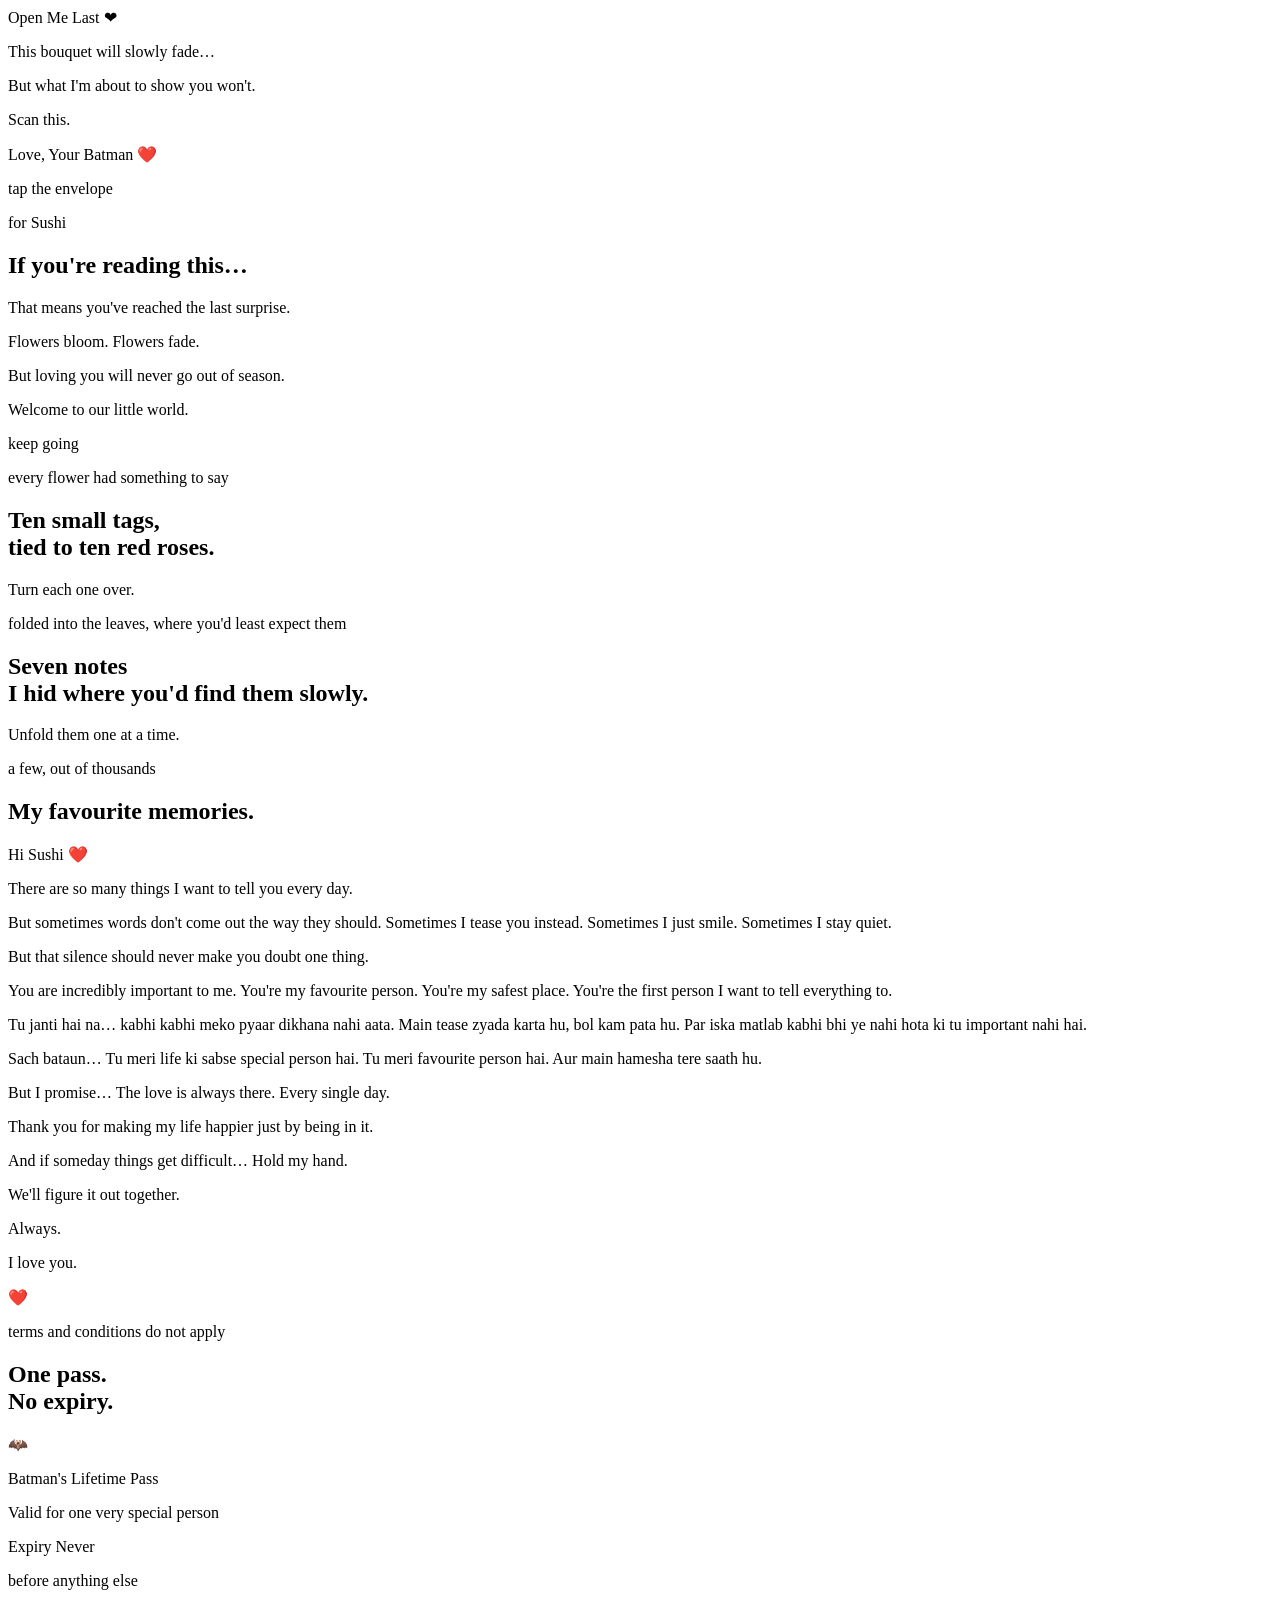
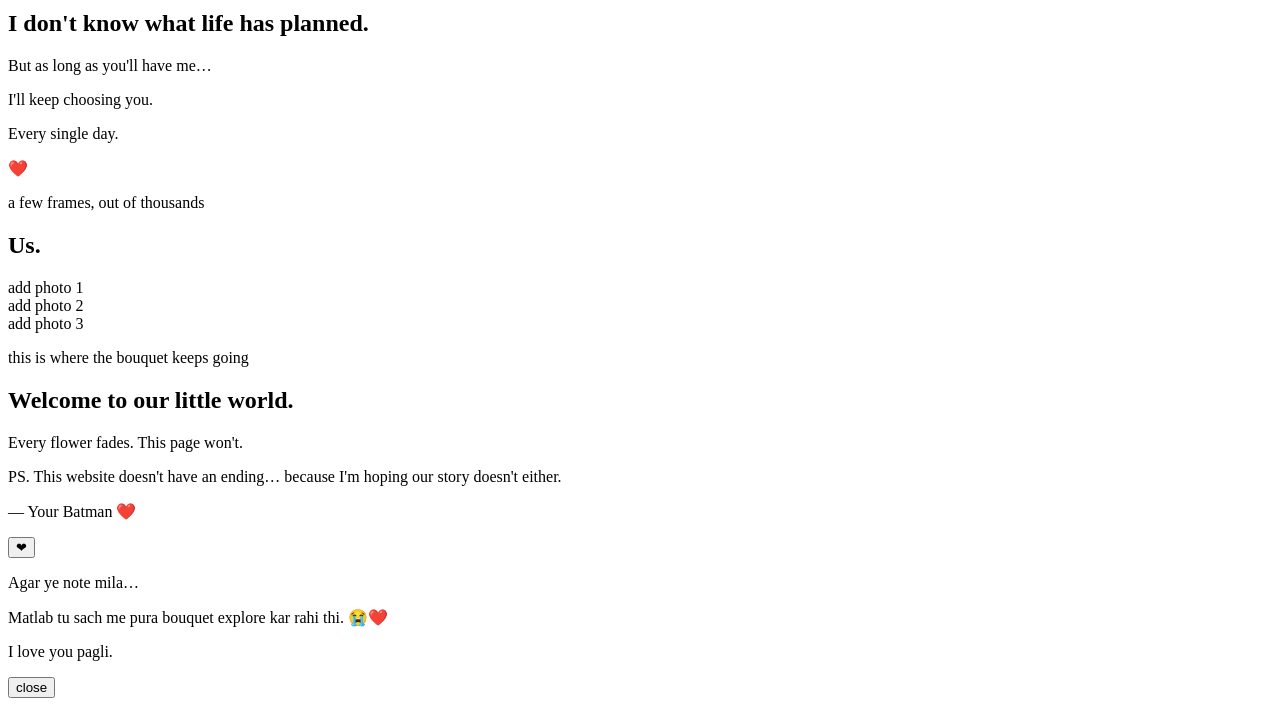
==== index.html @ 96cf8802 "Update and rename index (2).html to index.html" ====
<!DOCTYPE html>
<html lang="en">
<head>
<meta charset="UTF-8" />
<meta name="viewport" content="width=device-width, initial-scale=1.0" />
<title>For Sushi ❤️</title>
<link rel="preconnect" href="https://fonts.googleapis.com">
<link rel="preconnect" href="https://fonts.gstatic.com" crossorigin>
<link href="https://fonts.googleapis.com/css2?family=Fraunces:ital,wght@0,300;0,400;0,600;1,400;1,500&family=Work+Sans:wght@400;500;600&family=Caveat:wght@500;600&display=swap" rel="stylesheet">
<link rel="stylesheet" href="style.css" />
</head>
<body>

<div id="petals" aria-hidden="true"></div>

<!-- ============ COVER / ENVELOPE ============ -->
<section id="cover" class="screen">
  <div class="envelope" id="envelope" tabindex="0" role="button" aria-label="Open the envelope">
    <div class="envelope-shadow"></div>
    <div class="envelope-body">
      <div class="envelope-flap"></div>
      <div class="envelope-front">
        <span class="envelope-label">Open Me Last</span>
        <span class="envelope-heart">❤</span>
      </div>
      <div class="envelope-letter">
        <p class="fold-line">This bouquet will slowly fade…</p>
        <p class="fold-line">But what I'm about to show you won't.</p>
        <p class="scan-line">Scan this.</p>
        <p class="sign">Love, Your Batman ❤️</p>
      </div>
    </div>
  </div>
  <p class="tap-hint">tap the envelope</p>
</section>

<!-- ============ OPENING MESSAGE ============ -->
<section id="opening" class="screen reveal-section">
  <div class="opening-inner">
    <p class="eyebrow">for Sushi</p>
    <h1>If you're reading this…</h1>
    <p class="opening-line">That means you've reached the last surprise.</p>
    <p class="opening-line">Flowers bloom. Flowers fade.</p>
    <p class="opening-line accent">But loving you will never go out of season.</p>
    <p class="opening-welcome">Welcome to our little world.</p>
    <div class="scroll-cue">
      <span></span>
      <p>keep going</p>
    </div>
  </div>
</section>

<!-- ============ FLOWER TAGS ============ -->
<section id="flowers" class="screen reveal-section">
  <div class="section-head">
    <p class="eyebrow">every flower had something to say</p>
    <h2>Ten small tags,<br>tied to ten red roses.</h2>
    <p class="section-note">Turn each one over.</p>
  </div>

  <div class="tag-grid" id="tagGrid"></div>
</section>

<!-- ============ HIDDEN NOTES ============ -->
<section id="notes" class="screen reveal-section">
  <div class="section-head">
    <p class="eyebrow">folded into the leaves, where you'd least expect them</p>
    <h2>Seven notes<br>I hid where you'd find them slowly.</h2>
    <p class="section-note">Unfold them one at a time.</p>
  </div>

  <div class="notes-stack" id="notesStack"></div>
</section>

<!-- ============ MEMORY CARD ============ -->
<section id="memories" class="screen reveal-section">
  <div class="section-head">
    <p class="eyebrow">a few, out of thousands</p>
    <h2>My favourite memories.</h2>
  </div>
  <ul class="memory-list" id="memoryList"></ul>
</section>

<!-- ============ MAIN LETTER ============ -->
<section id="letter" class="screen reveal-section">
  <div class="letter-paper">
    <p class="letter-greeting">Hi Sushi ❤️</p>

    <p>There are so many things I want to tell you every day.</p>

    <p>But sometimes words don't come out the way they should. Sometimes I tease you instead. Sometimes I just smile. Sometimes I stay quiet.</p>

    <p>But that silence should never make you doubt one thing.</p>

    <p>You are incredibly important to me. You're my favourite person. You're my safest place. You're the first person I want to tell everything to.</p>

    <p class="letter-hinglish">Tu janti hai na… kabhi kabhi meko pyaar dikhana nahi aata. Main tease zyada karta hu, bol kam pata hu. Par iska matlab kabhi bhi ye nahi hota ki tu important nahi hai.</p>

    <p class="letter-hinglish">Sach bataun… Tu meri life ki sabse special person hai. Tu meri favourite person hai. Aur main hamesha tere saath hu.</p>

    <p>But I promise… The love is always there. Every single day.</p>

    <p>Thank you for making my life happier just by being in it.</p>

    <p>And if someday things get difficult… Hold my hand.</p>

    <p class="letter-together">We'll figure it out together.</p>

    <p class="letter-always">Always.</p>

    <p class="letter-love">I love you.</p>

    <p class="letter-heart">❤️</p>
  </div>
</section>

<!-- ============ BATMAN LIFETIME PASS ============ -->
<section id="pass" class="screen reveal-section">
  <div class="section-head">
    <p class="eyebrow">terms and conditions do not apply</p>
    <h2>One pass.<br>No expiry.</h2>
  </div>
  <div class="pass-card">
    <div class="pass-top">
      <span class="pass-bat">🦇</span>
      <div>
        <p class="pass-title">Batman's Lifetime Pass</p>
        <p class="pass-subtitle">Valid for one very special person</p>
      </div>
    </div>
    <ul class="pass-perks" id="passPerks"></ul>
    <div class="pass-bottom">
      <span>Expiry</span>
      <span class="pass-never">Never</span>
    </div>
  </div>
</section>

<!-- ============ FINAL PROMISE ============ -->
<section id="promise" class="screen reveal-section">
  <p class="eyebrow">before anything else</p>
  <h2 class="promise-title">I don't know what life has planned.</h2>
  <p class="promise-line">But as long as you'll have me…</p>
  <p class="promise-line accent">I'll keep choosing you.</p>
  <p class="promise-line">Every single day.</p>
  <p class="promise-heart">❤️</p>
</section>

<!-- ============ POLAROIDS (optional, replace src) ============ -->
<section id="polaroids" class="screen reveal-section">
  <div class="section-head">
    <p class="eyebrow">a few frames, out of thousands</p>
    <h2>Us.</h2>
  </div>
  <div class="polaroid-row" id="polaroidRow">
    <!-- Replace these placeholder blocks with real <img> tags — see README -->
    <div class="polaroid" style="--r:-6deg"><div class="polaroid-photo placeholder">add photo 1</div></div>
    <div class="polaroid" style="--r:4deg"><div class="polaroid-photo placeholder">add photo 2</div></div>
    <div class="polaroid" style="--r:-3deg"><div class="polaroid-photo placeholder">add photo 3</div></div>
  </div>
</section>

<!-- ============ FINALE ============ -->
<section id="finale" class="screen">
  <p class="eyebrow">this is where the bouquet keeps going</p>
  <h2 class="finale-title">Welcome to our little world.</h2>
  <p class="finale-sub">Every flower fades. This page won't.</p>
  <p class="finale-ps"><span>PS.</span> This website doesn't have an ending… because I'm hoping our story doesn't either.</p>
  <p class="finale-sign">— Your Batman ❤️</p>
</section>

<!-- ============ SECRET NOTE (easter egg) ============ -->
<button id="secretHeart" class="secret-heart" aria-label="A small heart. Curious?">❤</button>

<div id="secretOverlay" class="secret-overlay" aria-hidden="true">
  <div class="secret-card">
    <p>Agar ye note mila…</p>
    <p>Matlab tu sach me pura bouquet explore kar rahi thi. 😭❤️</p>
    <p class="secret-love">I love you pagli.</p>
    <button id="secretClose" class="secret-close">close</button>
  </div>
</div>

<script src="script.js"></script>
</body>
</html>
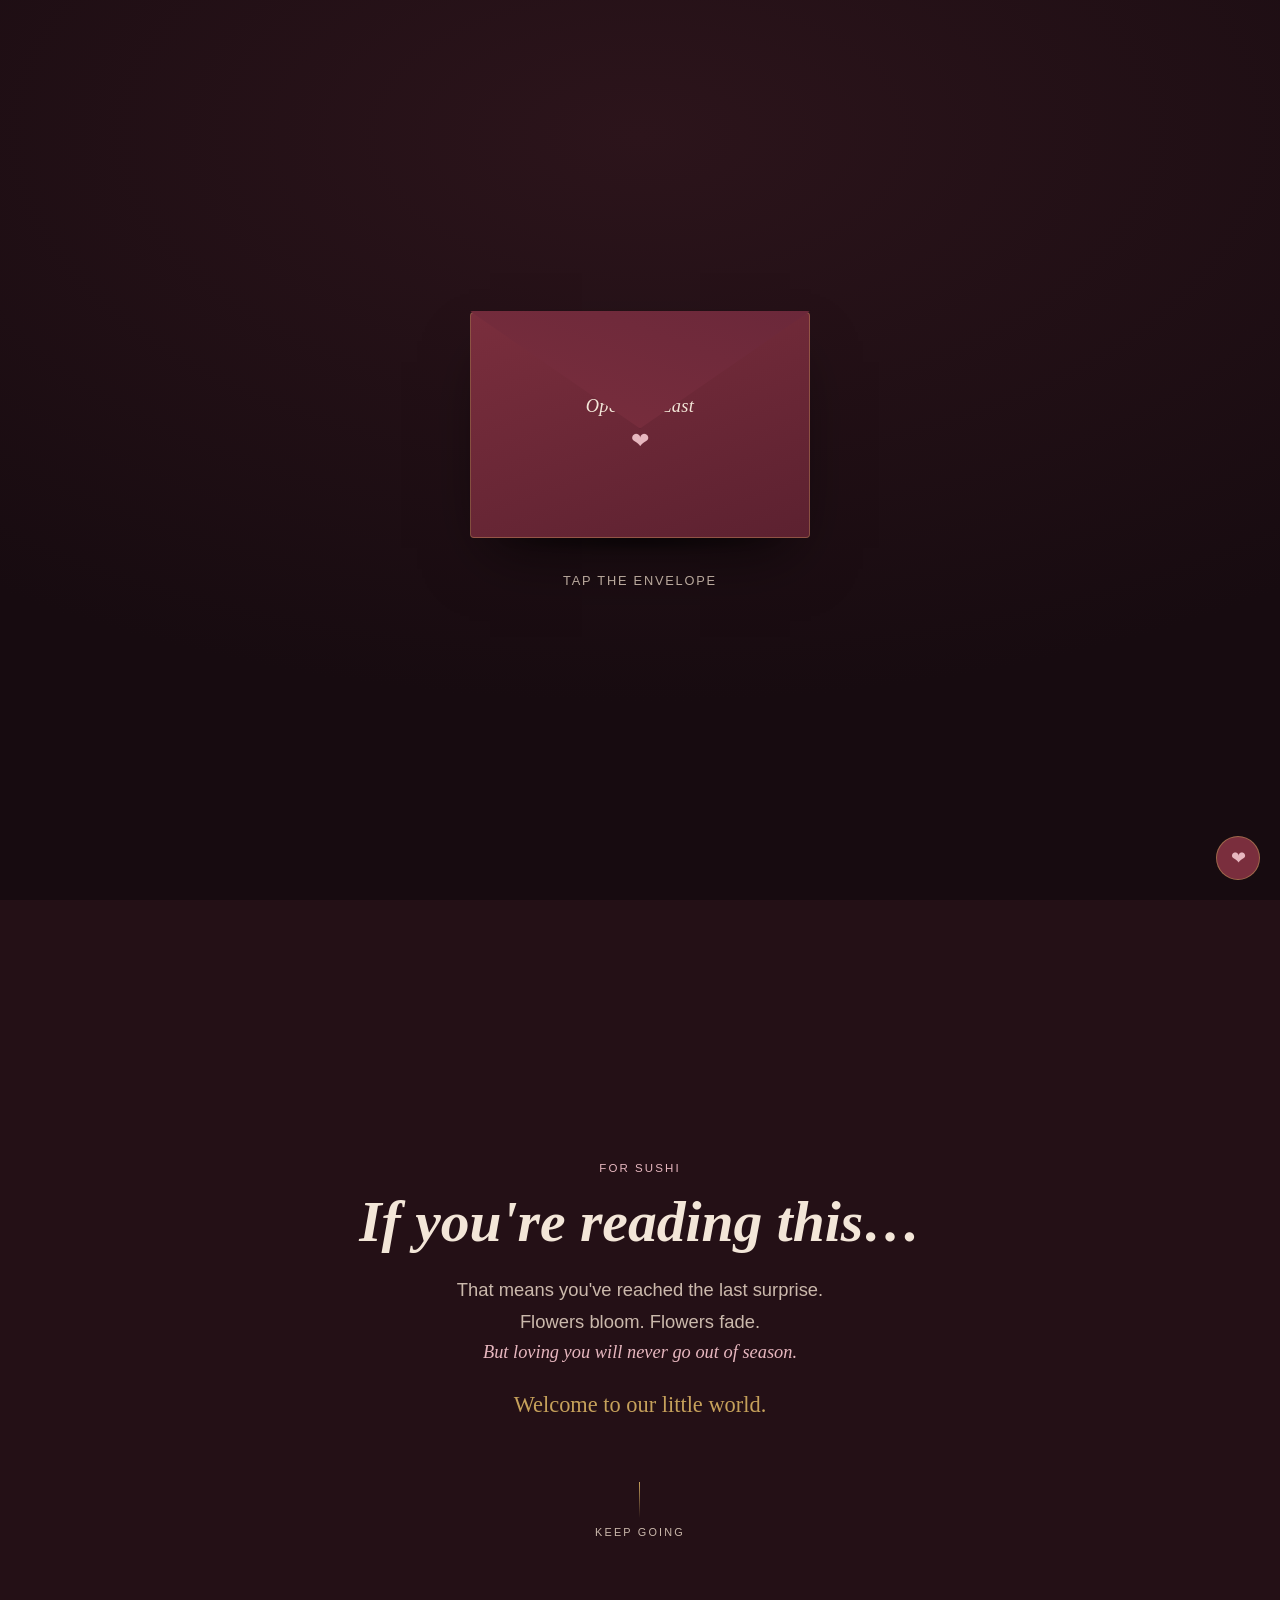
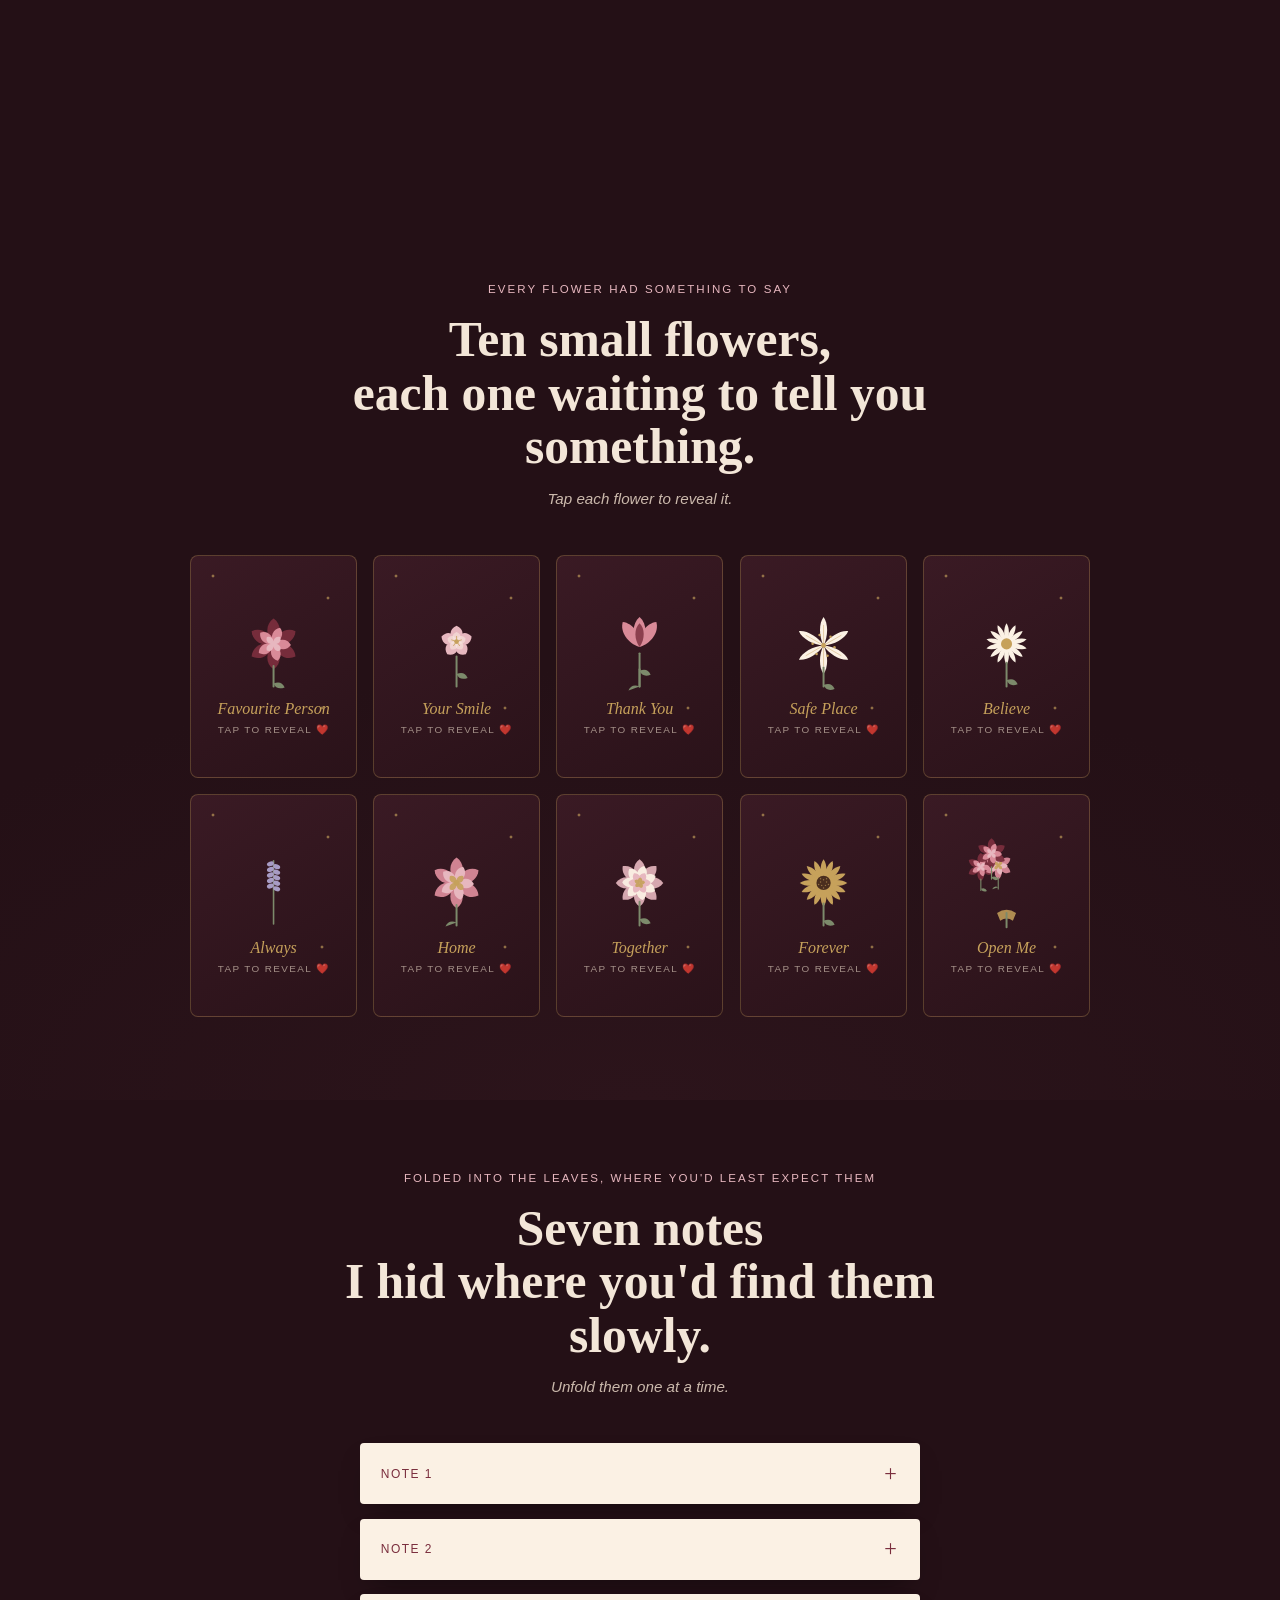
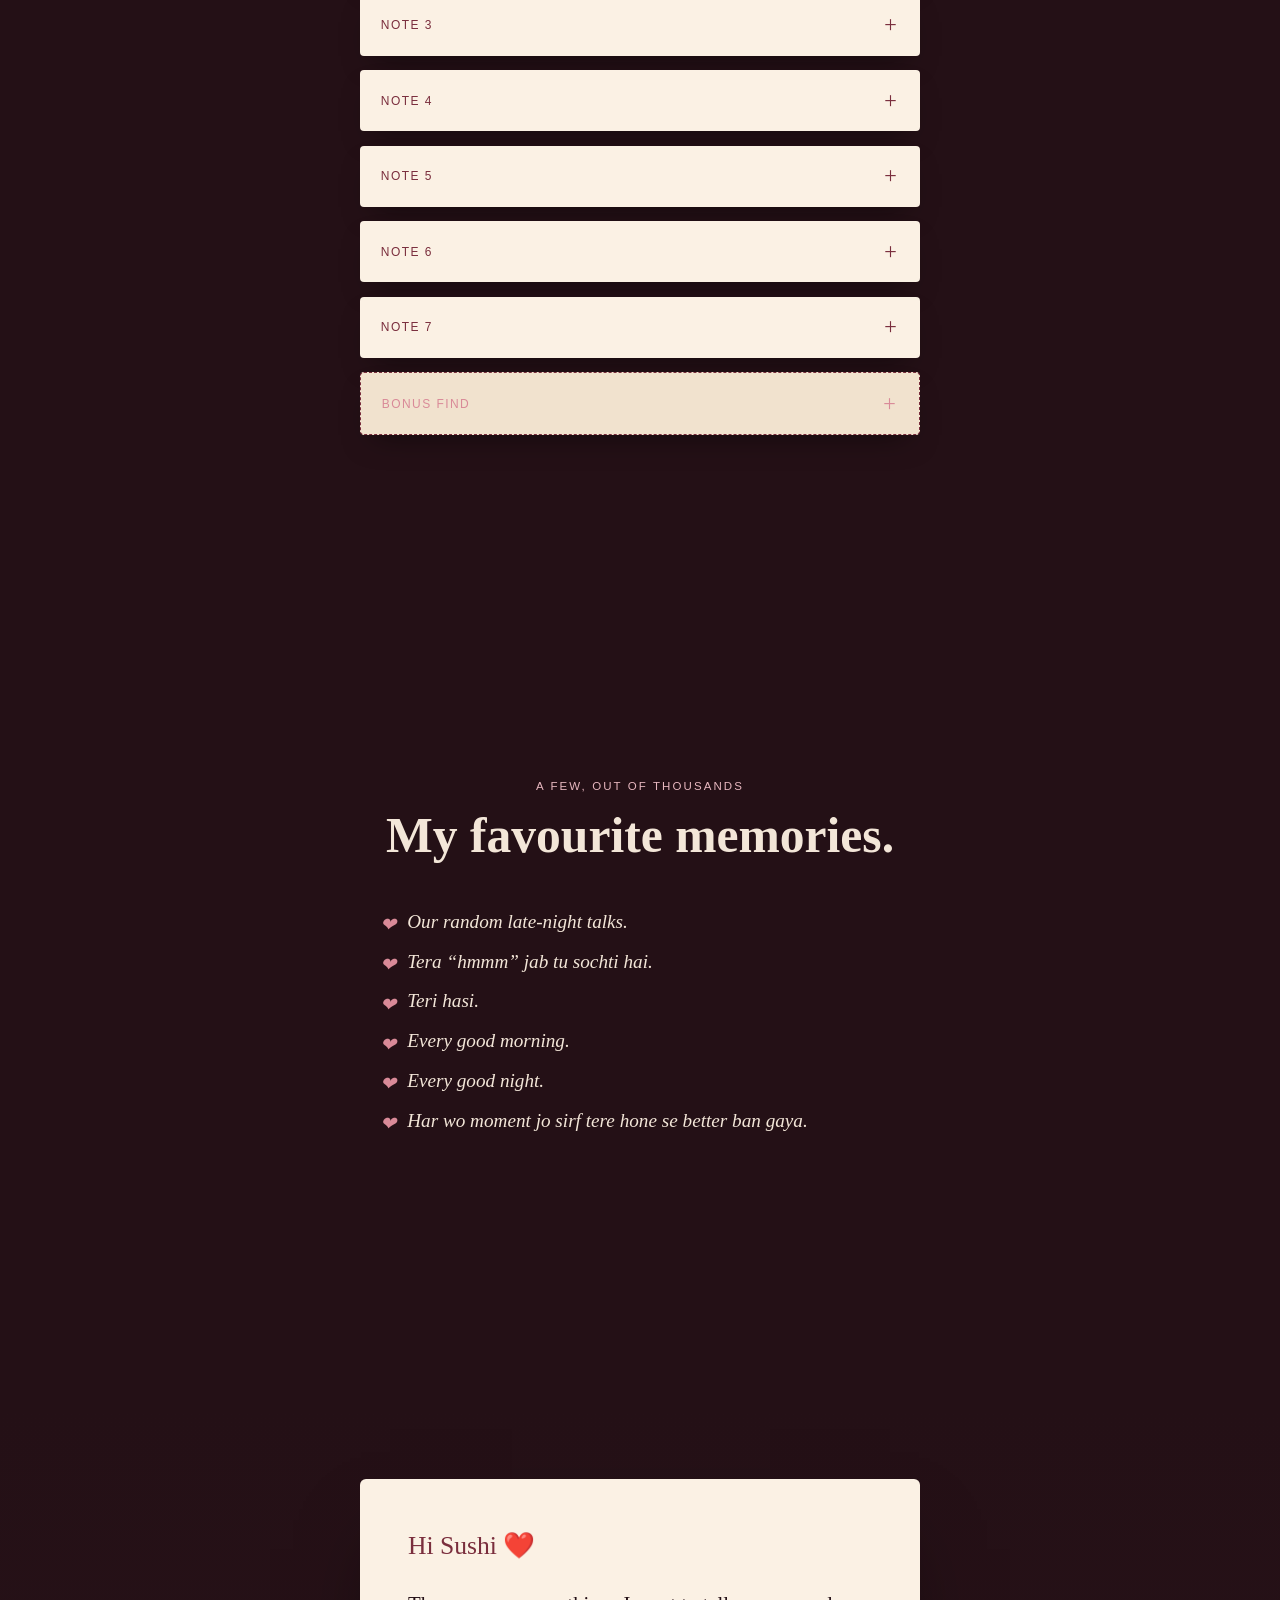
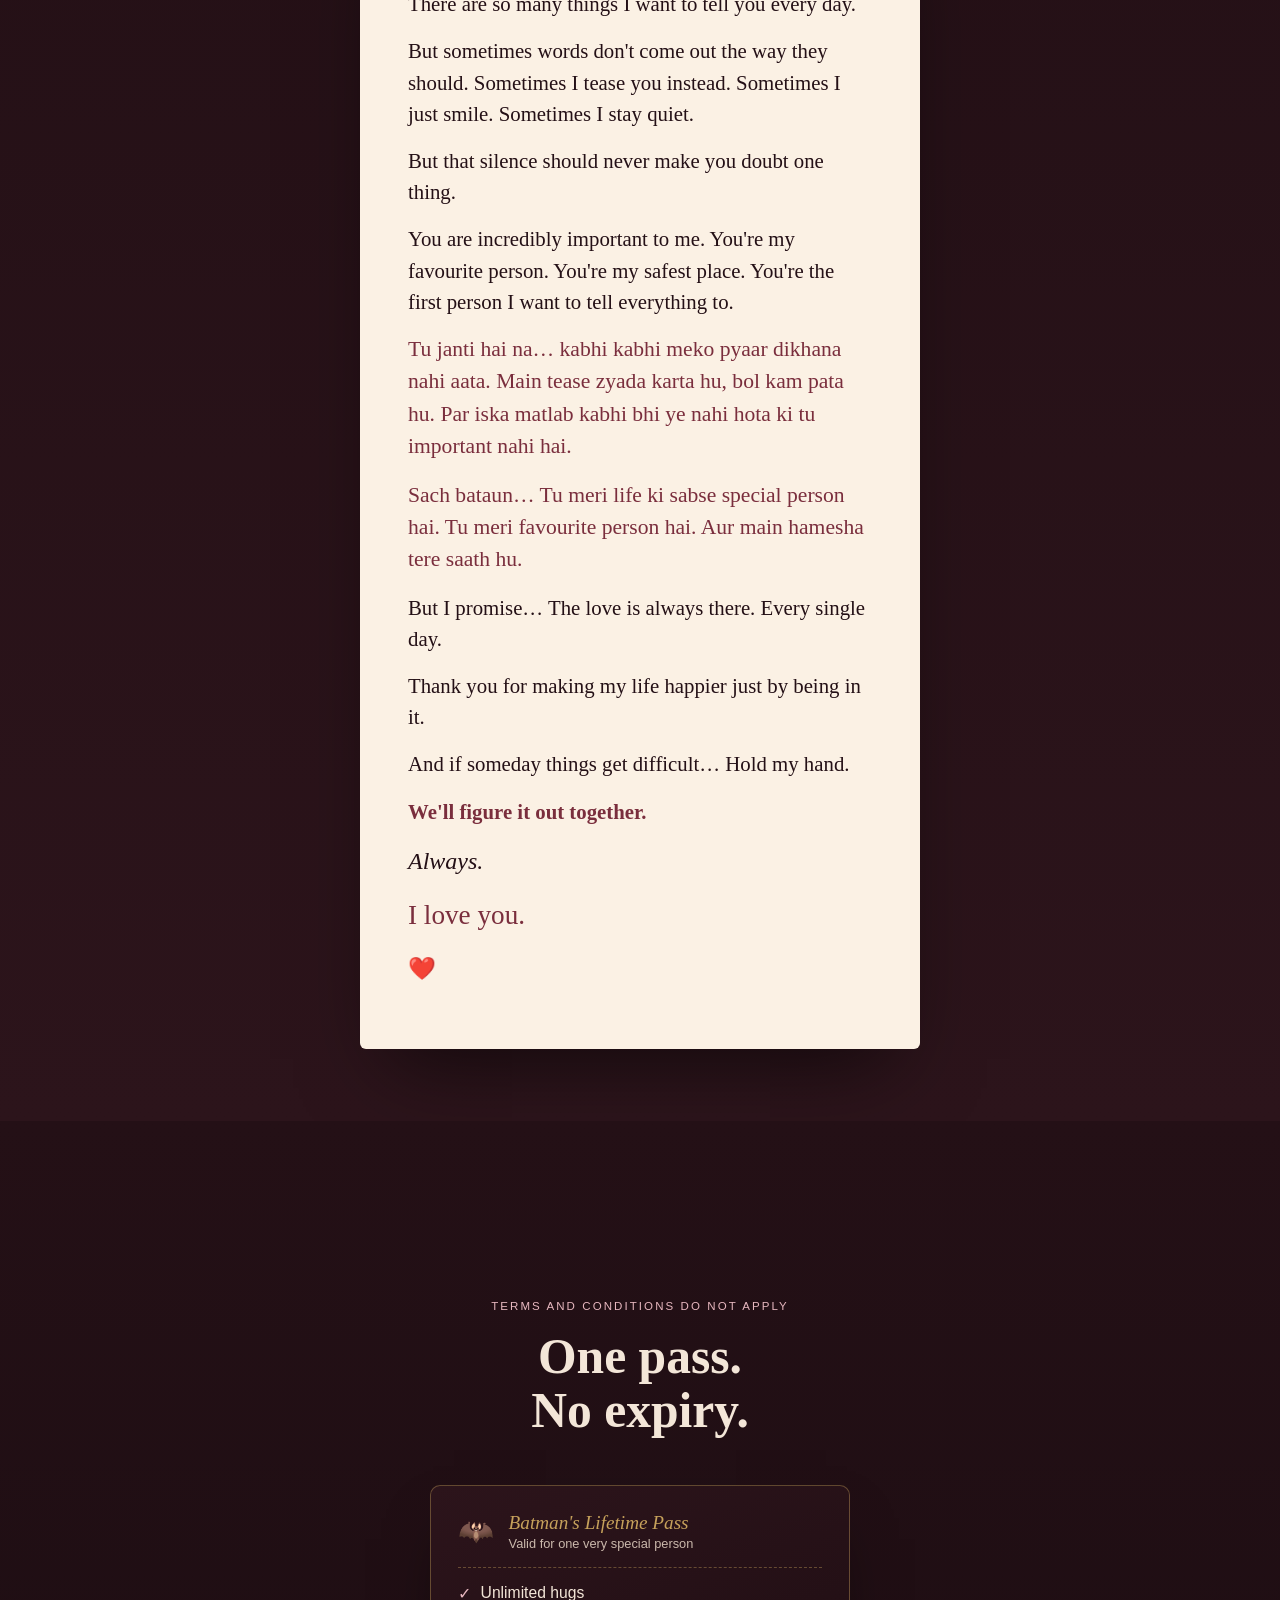
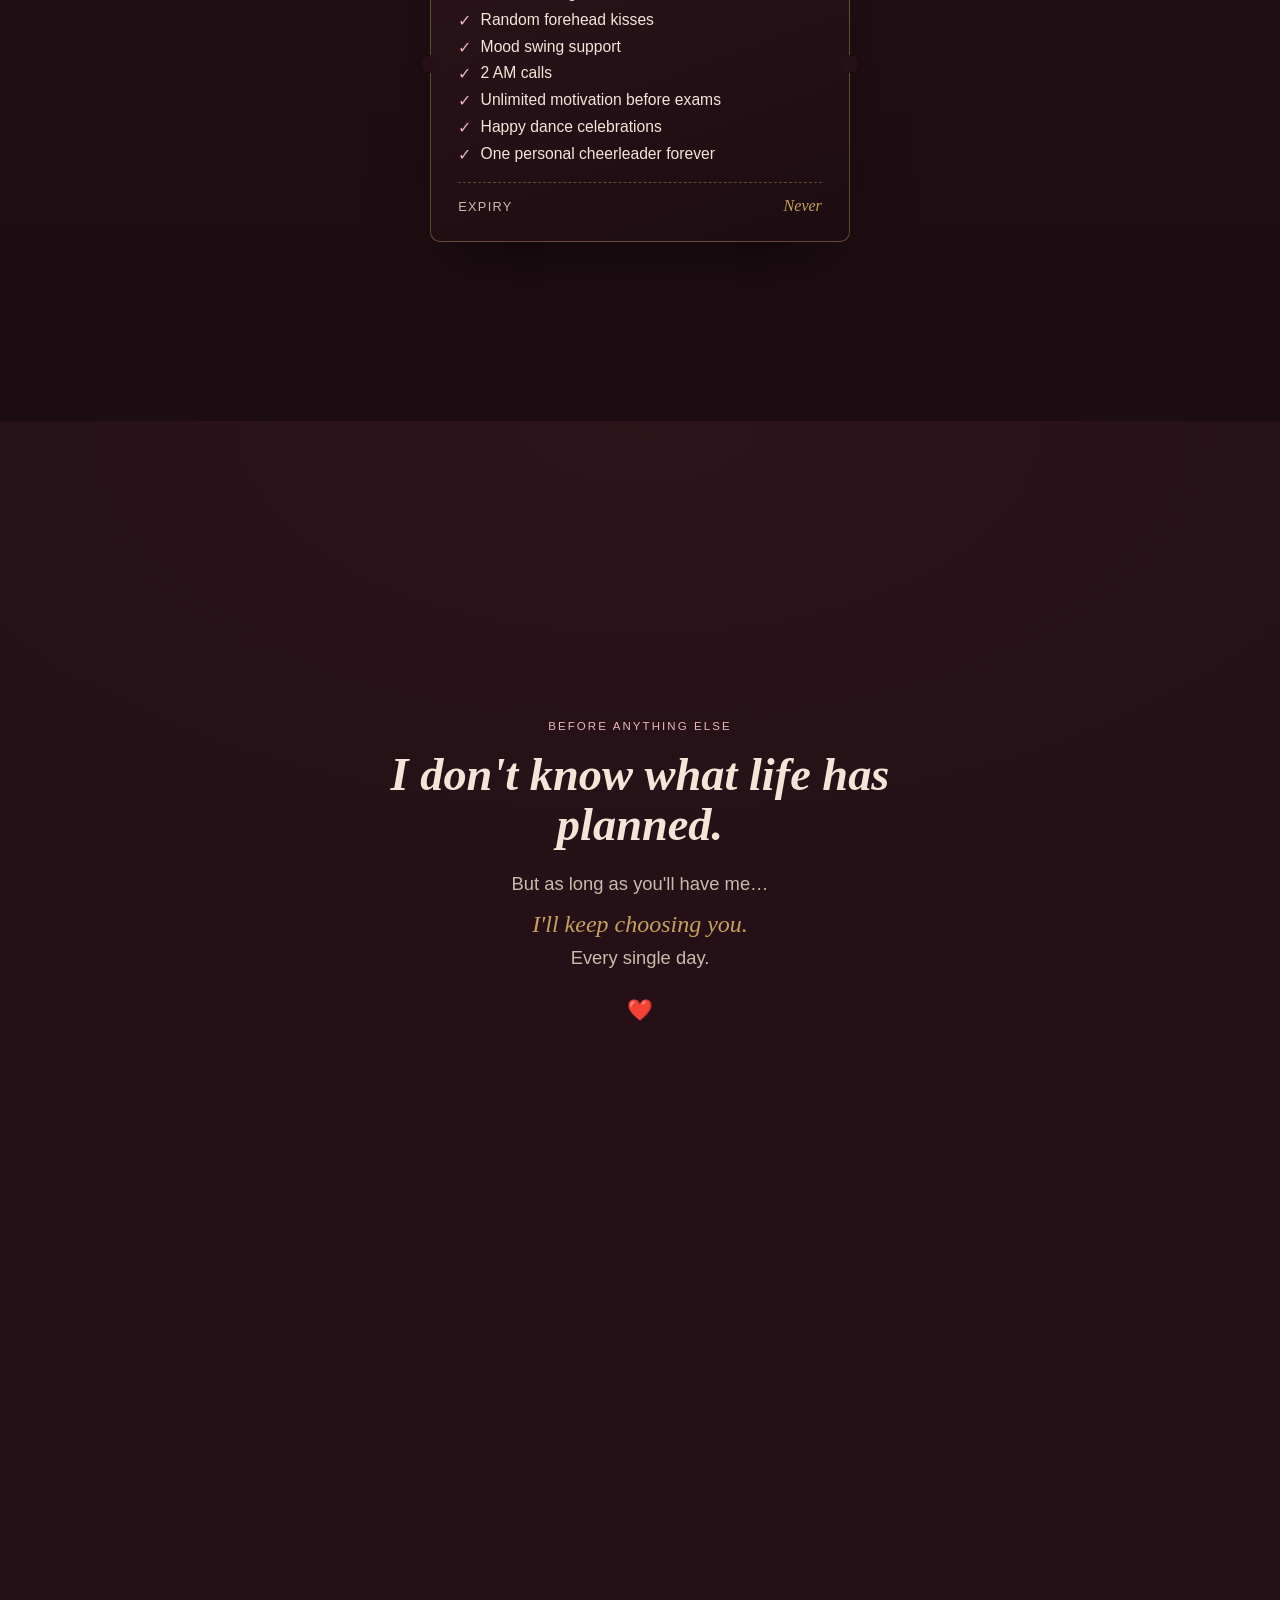
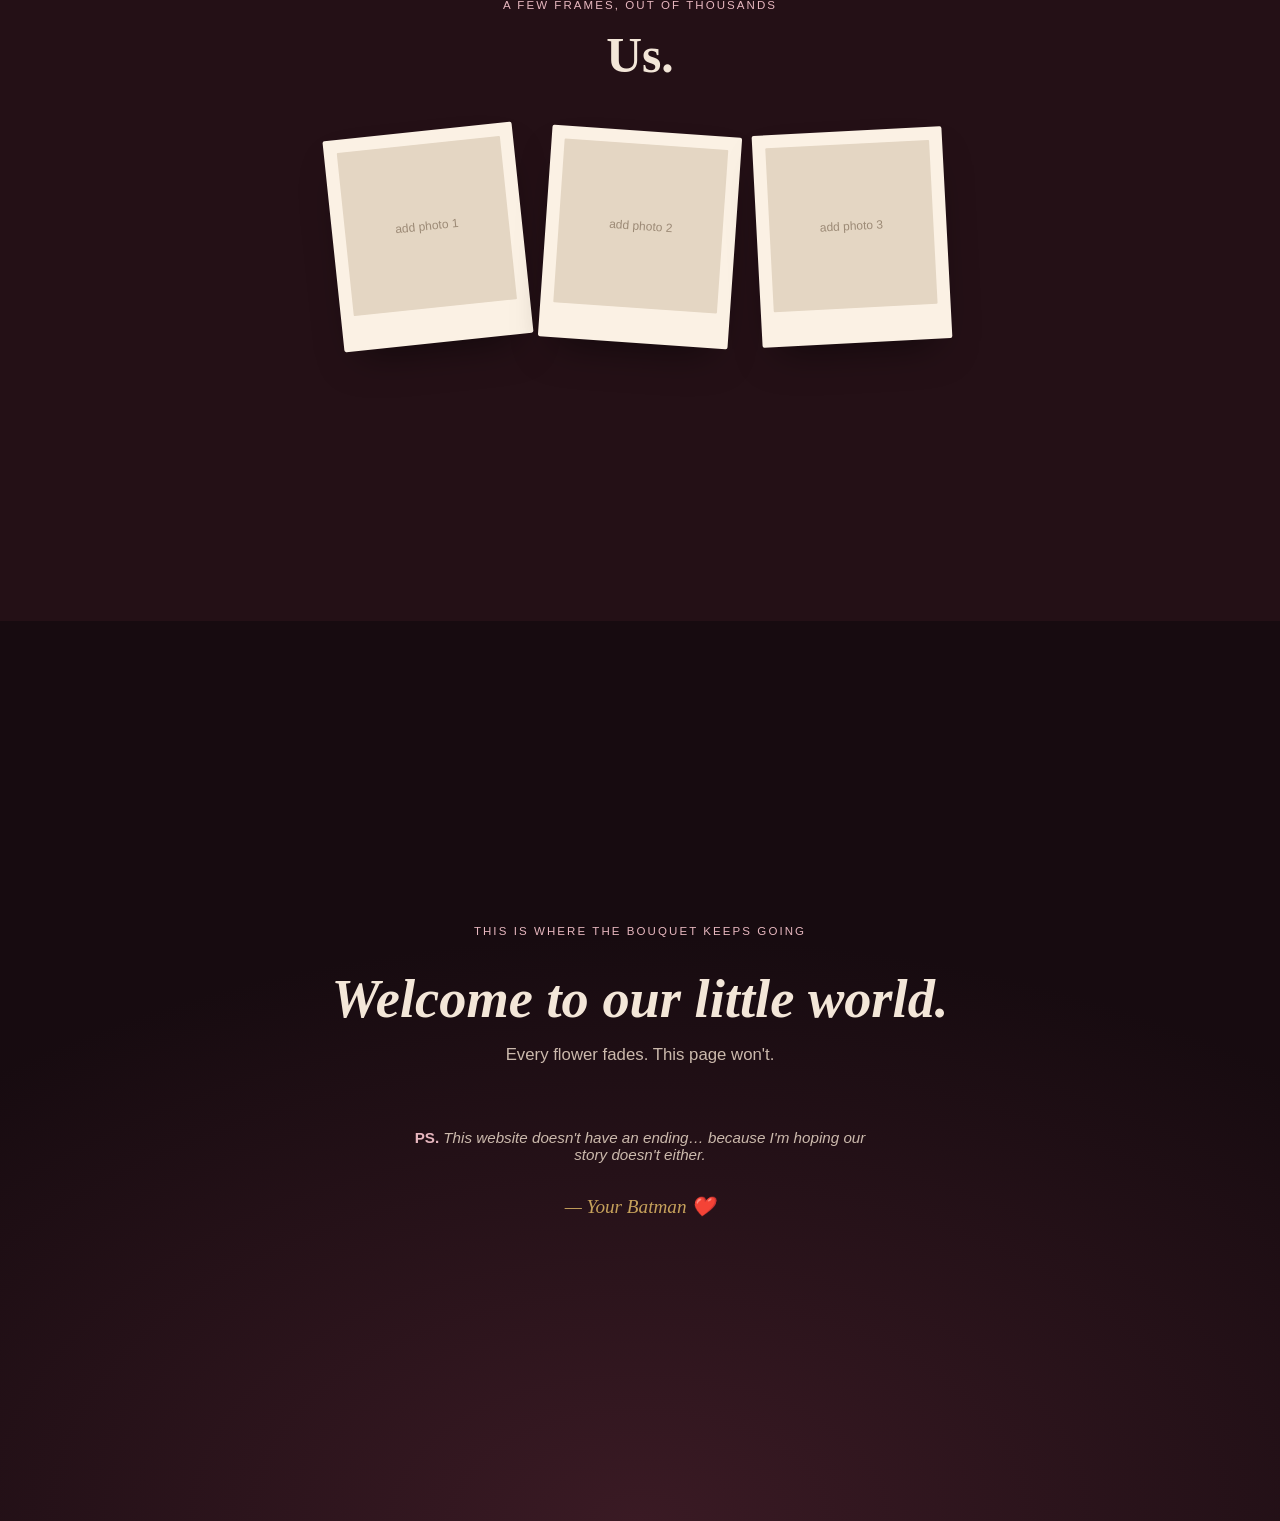
==== commit 56db2903: "Add files via upload" ====
--- a/index.html
+++ b/index.html
@@ -54,8 +54,8 @@
 <section id="flowers" class="screen reveal-section">
   <div class="section-head">
     <p class="eyebrow">every flower had something to say</p>
-    <h2>Ten small tags,<br>tied to ten red roses.</h2>
-    <p class="section-note">Turn each one over.</p>
+    <h2>Ten small flowers,<br>each one waiting to tell you something.</h2>
+    <p class="section-note">Tap each flower to reveal it.</p>
   </div>
 
   <div class="tag-grid" id="tagGrid"></div>
--- a/style.css
+++ b/style.css
@@ -0,0 +1,719 @@
+/* ===================================================================
+   For Sushi — design tokens
+   Ink Wine bg, Ivory paper, Dusty Rose + Muted Gold accents
+=================================================================== */
+:root{
+  --ink:        #241016;
+  --ink-deep:   #170B10;
+  --paper:      #FBF1E4;
+  --paper-dim:  #F1E2CE;
+  --rose:       #D98A98;
+  --rose-soft:  #E7B7BF;
+  --gold:       #C6A15B;
+  --deep-rose:  #7A2E3D;
+  --cream:      #F3E6D8;
+  --cream-dim:  #cbb9ac;
+  --lavender:   #A79BC4;
+  --leaf:       #7C8A6B;
+  --sun-center: #4A2E1E;
+
+  --display: 'Fraunces', serif;
+  --body: 'Work Sans', sans-serif;
+  --hand: 'Caveat', cursive;
+
+  --ease: cubic-bezier(.22,.61,.36,1);
+}
+
+*{ box-sizing:border-box; }
+
+html{ scroll-behavior:smooth; }
+
+body{
+  margin:0;
+  background:var(--ink);
+  color:var(--cream);
+  font-family:var(--body);
+  overflow-x:hidden;
+}
+
+h1,h2{
+  font-family:var(--display);
+  font-weight:600;
+  line-height:1.08;
+  margin:0;
+}
+
+p{ margin:0; }
+
+::selection{ background:var(--rose); color:var(--ink-deep); }
+
+:focus-visible{
+  outline:2px solid var(--gold);
+  outline-offset:4px;
+}
+
+.screen{
+  min-height:100svh;
+  width:100%;
+  display:flex;
+  flex-direction:column;
+  align-items:center;
+  justify-content:center;
+  position:relative;
+  padding:8vh 6vw;
+  text-align:center;
+}
+
+.eyebrow{
+  font-family:var(--body);
+  font-size:0.72rem;
+  letter-spacing:0.18em;
+  text-transform:uppercase;
+  color:var(--rose-soft);
+  margin-bottom:1.1rem;
+}
+
+.section-head{ max-width:640px; margin-bottom:3rem; }
+.section-head h2{ font-size:clamp(1.9rem,4.4vw,3.1rem); }
+.section-note{
+  margin-top:1rem;
+  font-size:0.95rem;
+  color:var(--cream-dim);
+  font-style:italic;
+}
+
+/* ambient falling petals */
+#petals{
+  position:fixed; inset:0;
+  pointer-events:none;
+  z-index:5;
+  overflow:hidden;
+}
+.petal{
+  position:absolute;
+  top:-5%;
+  font-size:14px;
+  color:var(--rose);
+  opacity:0.38;
+  animation:fall linear forwards;
+}
+@keyframes fall{
+  to{ transform:translateY(110vh) rotate(300deg); opacity:0; }
+}
+
+/* ===================================================================
+   COVER / ENVELOPE
+=================================================================== */
+#cover{ background:radial-gradient(120% 90% at 50% 15%, #2c141b 0%, var(--ink-deep) 70%); }
+
+.envelope{
+  --w:min(78vw,340px);
+  width:var(--w);
+  aspect-ratio:1.5/1;
+  position:relative;
+  cursor:pointer;
+  perspective:1400px;
+}
+
+.envelope-shadow{
+  position:absolute;
+  left:8%; right:8%; bottom:-14px;
+  height:22px;
+  background:radial-gradient(ellipse at center, rgba(0,0,0,.45), transparent 70%);
+  filter:blur(2px);
+}
+
+.envelope-body{
+  position:relative;
+  width:100%; height:100%;
+}
+
+.envelope-front{
+  position:absolute; inset:0;
+  background:linear-gradient(160deg, var(--deep-rose), #5c2130);
+  border:1px solid rgba(198,161,91,.35);
+  border-radius:4px;
+  display:flex;
+  flex-direction:column;
+  align-items:center;
+  justify-content:center;
+  gap:.6rem;
+  box-shadow:0 30px 60px -20px rgba(0,0,0,.6);
+  transition:opacity .5s var(--ease);
+}
+
+.envelope-label{
+  font-family:var(--display);
+  font-style:italic;
+  font-size:1.15rem;
+  letter-spacing:.02em;
+  color:var(--cream);
+}
+.envelope-heart{ color:var(--rose-soft); font-size:1.4rem; }
+
+.envelope-flap{
+  position:absolute;
+  top:-1px; left:-1px; right:-1px;
+  height:52%;
+  background:linear-gradient(200deg, #6b283a, var(--deep-rose));
+  clip-path:polygon(0 0, 100% 0, 50% 100%);
+  border-radius:4px 4px 0 0;
+  transform-origin:top center;
+  transition:transform .8s var(--ease);
+  z-index:3;
+  box-shadow:0 4px 10px rgba(0,0,0,.25);
+}
+
+.envelope-letter{
+  position:absolute;
+  left:6%; right:6%; top:8%;
+  bottom:10%;
+  background:var(--paper);
+  color:var(--ink);
+  border-radius:2px;
+  display:flex;
+  flex-direction:column;
+  align-items:center;
+  justify-content:center;
+  gap:.65rem;
+  padding:1.2rem;
+  transform:translateY(0);
+  opacity:0;
+  z-index:1;
+  transition:opacity .6s var(--ease) .2s, transform .8s var(--ease) .2s;
+  font-family:var(--hand);
+}
+
+.envelope-letter p{ font-size:1.15rem; line-height:1.25; }
+.envelope-letter .scan-line{ font-weight:600; color:var(--deep-rose); margin-top:.3rem; }
+.envelope-letter .sign{ font-size:1rem; color:var(--deep-rose); margin-top:.4rem; }
+
+/* opened state */
+.envelope.is-open .envelope-flap{ transform:rotateX(180deg); }
+.envelope.is-open .envelope-letter{
+  opacity:1;
+  transform:translateY(-38%) scale(1.02);
+  z-index:4;
+}
+.envelope.is-open .envelope-front{ opacity:0; }
+
+.tap-hint{
+  margin-top:2.2rem;
+  font-size:.8rem;
+  letter-spacing:.14em;
+  text-transform:uppercase;
+  color:var(--cream-dim);
+  animation:pulse 2.4s ease-in-out infinite;
+}
+@keyframes pulse{ 0%,100%{opacity:.5} 50%{opacity:1} }
+
+/* ===================================================================
+   OPENING MESSAGE
+=================================================================== */
+#opening{ background:var(--ink); }
+.opening-inner{ max-width:640px; }
+.opening-inner h1{
+  font-size:clamp(2.1rem,5.6vw,3.6rem);
+  font-style:italic;
+  margin-bottom:1.6rem;
+}
+.opening-line{
+  font-size:1.15rem;
+  color:var(--cream-dim);
+  margin-bottom:.6rem;
+}
+.opening-line.accent{ color:var(--rose-soft); font-family:var(--display); font-style:italic; }
+.opening-welcome{
+  margin-top:1.8rem;
+  font-family:var(--display);
+  font-size:1.4rem;
+  color:var(--gold);
+}
+.scroll-cue{ margin-top:4rem; display:flex; flex-direction:column; align-items:center; gap:.5rem; }
+.scroll-cue span{
+  width:1px; height:36px;
+  background:linear-gradient(var(--gold), transparent);
+}
+.scroll-cue p{ font-size:.68rem; letter-spacing:.2em; text-transform:uppercase; color:var(--cream-dim); }
+
+/* ===================================================================
+   FLOWER TAGS
+=================================================================== */
+#flowers{ background:radial-gradient(120% 80% at 50% 100%, #2c141b 0%, var(--ink) 60%); }
+
+.tag-grid{
+  display:grid;
+  grid-template-columns:repeat(auto-fit, minmax(150px,1fr));
+  gap:1rem;
+  max-width:900px;
+  width:100%;
+}
+
+.tag-card{
+  perspective:1000px;
+  aspect-ratio:3/4;
+  cursor:pointer;
+  opacity:0;
+  transform:scale(.9);
+}
+#flowers.is-visible .tag-card{
+  animation:tagBloom .7s var(--ease) both;
+  animation-delay:calc(var(--i, 0) * .09s);
+}
+@keyframes tagBloom{
+  from{ opacity:0; transform:scale(.9); }
+  to{ opacity:1; transform:scale(1); }
+}
+
+.tag-card-inner{
+  position:relative;
+  width:100%; height:100%;
+  transform-style:preserve-3d;
+  transition:transform .7s var(--ease);
+}
+.tag-card.is-flipped .tag-card-inner{ transform:rotateY(180deg); }
+
+.tag-face{
+  position:absolute; inset:0;
+  border-radius:8px;
+  display:flex;
+  align-items:center;
+  justify-content:center;
+  padding:.9rem;
+  backface-visibility:hidden;
+  text-align:center;
+}
+.tag-front{
+  background:linear-gradient(150deg,#3a1a24,#2a1219);
+  border:1px solid rgba(198,161,91,.3);
+  flex-direction:column;
+  gap:.35rem;
+  overflow:hidden;
+  transition:transform .4s var(--ease), box-shadow .4s var(--ease);
+}
+.tag-card:not(.is-flipped) .tag-front:hover,
+.tag-card:not(.is-flipped) .tag-front:focus-visible{
+  transform:scale(1.05);
+  box-shadow:0 0 22px -2px rgba(198,161,91,.55), 0 0 2px rgba(198,161,91,.6);
+}
+
+/* floating + swaying flower illustration */
+.flower-float{
+  width:58%;
+  animation:flowerFloat 5.2s ease-in-out infinite;
+}
+.flower-sway{ animation:flowerSway 6s ease-in-out infinite; transform-origin:50% 85%; }
+.flower-float svg{ width:100%; height:auto; display:block; overflow:visible; }
+
+@keyframes flowerFloat{
+  0%,100%{ transform:translateY(0); }
+  50%{ transform:translateY(-6%); }
+}
+@keyframes flowerSway{
+  0%,100%{ transform:rotate(-2.2deg); }
+  50%{ transform:rotate(2.2deg); }
+}
+
+.tag-title{
+  font-family:var(--display);
+  font-style:italic;
+  font-size:1rem;
+  color:var(--gold);
+  margin-top:.1rem;
+}
+.tag-hint{
+  font-family:var(--body);
+  font-size:.62rem;
+  letter-spacing:.14em;
+  text-transform:uppercase;
+  color:var(--cream-dim);
+  opacity:.75;
+}
+
+/* tiny glowing particles around the flower */
+.sparkle{
+  position:absolute;
+  width:4px; height:4px;
+  border-radius:50%;
+  background:radial-gradient(circle, var(--gold) 0%, rgba(198,161,91,0) 70%);
+  animation:sparklePulse 3.4s ease-in-out infinite;
+  pointer-events:none;
+}
+@keyframes sparklePulse{
+  0%,100%{ opacity:0; transform:scale(.5); }
+  50%{ opacity:.85; transform:scale(1.3); }
+}
+
+.tag-back{
+  background:var(--paper);
+  color:var(--ink);
+  transform:rotateY(180deg);
+  font-family:var(--hand);
+  font-size:1.15rem;
+  line-height:1.28;
+}
+
+/* ===================================================================
+   HIDDEN NOTES
+=================================================================== */
+#notes{ background:var(--ink); }
+
+.notes-stack{
+  display:flex;
+  flex-direction:column;
+  gap:.9rem;
+  max-width:560px;
+  width:100%;
+}
+
+.note-fold{
+  background:var(--paper);
+  color:var(--ink);
+  border-radius:4px;
+  padding:1.1rem 1.3rem;
+  cursor:pointer;
+  text-align:left;
+  box-shadow:0 14px 30px -14px rgba(0,0,0,.5);
+  transform-origin:top;
+  transition:box-shadow .3s var(--ease);
+}
+.note-fold-label{
+  display:flex;
+  align-items:center;
+  justify-content:space-between;
+  font-family:var(--body);
+  font-size:.75rem;
+  letter-spacing:.12em;
+  text-transform:uppercase;
+  color:var(--deep-rose);
+}
+.note-fold-mark{ font-family:var(--display); font-style:italic; font-size:1.4rem; transition:transform .5s var(--ease); }
+.note-fold.is-open .note-fold-mark{ transform:rotate(45deg); }
+
+.note-fold-body{
+  font-family:var(--hand);
+  font-size:1.25rem;
+  line-height:1.35;
+  color:var(--ink);
+  max-height:0;
+  overflow:hidden;
+  opacity:0;
+  transition:max-height .6s var(--ease), opacity .5s var(--ease), margin-top .6s var(--ease);
+}
+.note-fold.is-open .note-fold-body{
+  max-height:220px;
+  opacity:1;
+  margin-top:.7rem;
+}
+
+.note-fold-bonus{
+  border:1px dashed var(--deep-rose);
+  background:var(--paper-dim);
+}
+.note-fold-bonus .note-fold-label{ color:var(--rose); }
+
+/* ===================================================================
+   MEMORY CARD
+=================================================================== */
+#memories{ background:var(--ink); }
+.memory-list{
+  list-style:none;
+  margin:0; padding:0;
+  max-width:520px;
+  width:100%;
+  text-align:left;
+  display:flex;
+  flex-direction:column;
+  gap:.9rem;
+}
+.memory-item{
+  display:flex;
+  align-items:flex-start;
+  gap:.7rem;
+  font-family:var(--display);
+  font-style:italic;
+  font-size:1.2rem;
+  color:var(--cream);
+}
+.memory-heart{ color:var(--rose); flex:none; margin-top:.15rem; }
+
+/* hinglish lines inside the letter */
+.letter-hinglish{
+  font-family:var(--hand);
+  color:var(--deep-rose);
+  font-size:1.35rem;
+}
+
+/* ===================================================================
+   MAIN LETTER
+=================================================================== */
+#letter{
+  background:linear-gradient(180deg, var(--ink) 0%, #2c141b 100%);
+}
+.letter-paper{
+  max-width:560px;
+  width:100%;
+  background:var(--paper);
+  color:var(--ink);
+  border-radius:6px;
+  padding:clamp(1.6rem,5vw,3rem);
+  text-align:left;
+  font-family:var(--hand);
+  font-size:1.3rem;
+  line-height:1.5;
+  box-shadow:0 40px 80px -30px rgba(0,0,0,.6);
+}
+.letter-paper p{ margin-bottom:1rem; }
+.letter-greeting{
+  font-size:1.6rem;
+  color:var(--deep-rose);
+  margin-bottom:1.4rem !important;
+}
+.letter-together{ color:var(--deep-rose); font-weight:600; }
+.letter-always{ font-family:var(--display); font-style:italic; font-size:1.5rem; }
+.letter-love{ font-size:1.7rem; color:var(--deep-rose); }
+.letter-heart{ font-size:1.4rem; }
+
+/* ===================================================================
+   POLAROIDS
+=================================================================== */
+#polaroids{ background:var(--ink); }
+.polaroid-row{
+  display:flex;
+  flex-wrap:wrap;
+  gap:1.4rem;
+  justify-content:center;
+  max-width:800px;
+}
+.polaroid{
+  background:var(--paper);
+  padding:.8rem .8rem 2.2rem;
+  border-radius:2px;
+  box-shadow:0 20px 40px -18px rgba(0,0,0,.55);
+  transform:rotate(var(--r,0deg));
+  transition:transform .3s var(--ease);
+  width:min(38vw,190px);
+}
+.polaroid:hover{ transform:rotate(0deg) scale(1.04); }
+.polaroid-photo{
+  width:100%;
+  aspect-ratio:1/1;
+  object-fit:cover;
+  display:block;
+  border-radius:1px;
+  background:#e4d6c3;
+}
+.polaroid-photo.placeholder{
+  display:flex;
+  align-items:center;
+  justify-content:center;
+  color:#9c8a76;
+  font-family:var(--body);
+  font-size:.75rem;
+  text-align:center;
+  padding:.5rem;
+}
+
+/* ===================================================================
+   BATMAN LIFETIME PASS
+=================================================================== */
+#pass{ background:linear-gradient(180deg, var(--ink) 0%, #1c0d12 100%); }
+
+.pass-card{
+  max-width:420px;
+  width:100%;
+  background:linear-gradient(160deg,#2c141b,#1c0c11);
+  border:1px solid rgba(198,161,91,.4);
+  border-radius:10px;
+  padding:1.6rem 1.7rem;
+  text-align:left;
+  position:relative;
+  box-shadow:0 30px 60px -24px rgba(0,0,0,.6);
+}
+.pass-card::before,
+.pass-card::after{
+  content:"";
+  position:absolute;
+  left:-9px; width:18px; height:18px;
+  border-radius:50%;
+  background:var(--ink);
+}
+.pass-card::before{ top:calc(50% - 9px); }
+.pass-card::after{ top:calc(50% - 9px); left:auto; right:-9px; }
+
+.pass-top{
+  display:flex;
+  align-items:center;
+  gap:.9rem;
+  padding-bottom:1rem;
+  border-bottom:1px dashed rgba(198,161,91,.4);
+  margin-bottom:1rem;
+}
+.pass-bat{ font-size:1.8rem; }
+.pass-title{ font-family:var(--display); font-style:italic; font-size:1.2rem; color:var(--gold); }
+.pass-subtitle{ font-size:.8rem; color:var(--cream-dim); margin-top:.15rem; }
+
+.pass-perks{
+  list-style:none;
+  margin:0 0 1.2rem;
+  padding:0;
+  display:flex;
+  flex-direction:column;
+  gap:.55rem;
+}
+.pass-perks li{
+  font-size:.98rem;
+  color:var(--cream);
+  padding-left:1.4rem;
+  position:relative;
+}
+.pass-perks li::before{
+  content:"✓";
+  position:absolute; left:0;
+  color:var(--rose-soft);
+}
+
+.pass-bottom{
+  display:flex;
+  justify-content:space-between;
+  align-items:center;
+  font-size:.8rem;
+  letter-spacing:.1em;
+  text-transform:uppercase;
+  color:var(--cream-dim);
+  padding-top:.9rem;
+  border-top:1px dashed rgba(198,161,91,.4);
+}
+.pass-never{ font-family:var(--display); font-style:italic; color:var(--gold); text-transform:none; letter-spacing:0; font-size:1rem; }
+
+/* ===================================================================
+   FINAL PROMISE
+=================================================================== */
+#promise{ background:radial-gradient(120% 90% at 50% 0%, #2c141b 0%, var(--ink) 65%); }
+.promise-title{
+  font-size:clamp(1.9rem,4.6vw,2.9rem);
+  font-style:italic;
+  max-width:600px;
+  margin-bottom:1.4rem;
+}
+.promise-line{ font-size:1.15rem; color:var(--cream-dim); margin-bottom:.4rem; }
+.promise-line.accent{ font-family:var(--display); font-style:italic; font-size:1.5rem; color:var(--gold); margin:.6rem 0; }
+.promise-heart{ margin-top:1.4rem; font-size:1.3rem; }
+
+/* finale PS line */
+.finale-ps{
+  max-width:480px;
+  margin:1.6rem 0 2rem;
+  font-size:.95rem;
+  color:var(--cream-dim);
+  font-style:italic;
+}
+.finale-ps span{ color:var(--rose-soft); font-weight:600; font-style:normal; }
+
+/* ===================================================================
+   SECRET NOTE (easter egg)
+=================================================================== */
+.secret-heart{
+  position:fixed;
+  bottom:20px; right:20px;
+  width:44px; height:44px;
+  border-radius:50%;
+  border:1px solid rgba(198,161,91,.5);
+  background:var(--deep-rose);
+  color:var(--rose-soft);
+  font-size:1.1rem;
+  display:flex; align-items:center; justify-content:center;
+  cursor:pointer;
+  z-index:20;
+  opacity:0;
+  pointer-events:none;
+  transform:scale(.7);
+  transition:opacity .6s var(--ease), transform .6s var(--ease);
+  animation:heartbeat 2.4s ease-in-out infinite;
+}
+.secret-heart.is-visible{ opacity:1; pointer-events:auto; transform:scale(1); }
+@keyframes heartbeat{ 0%,100%{ box-shadow:0 0 0 0 rgba(217,138,152,.4);} 50%{ box-shadow:0 0 0 8px rgba(217,138,152,0);} }
+
+.secret-overlay{
+  position:fixed; inset:0;
+  background:rgba(10,4,6,.82);
+  display:flex; align-items:center; justify-content:center;
+  padding:6vw;
+  z-index:30;
+  opacity:0;
+  pointer-events:none;
+  transition:opacity .4s var(--ease);
+}
+.secret-overlay.is-visible{ opacity:1; pointer-events:auto; }
+
+.secret-card{
+  background:var(--paper);
+  color:var(--ink);
+  border-radius:8px;
+  max-width:420px;
+  width:100%;
+  padding:2rem;
+  text-align:center;
+  font-family:var(--hand);
+  font-size:1.35rem;
+  line-height:1.4;
+  box-shadow:0 40px 80px -30px rgba(0,0,0,.7);
+}
+.secret-card p{ margin-bottom:.9rem; }
+.secret-love{ color:var(--deep-rose); font-size:1.5rem; }
+.secret-close{
+  margin-top:.6rem;
+  border:none;
+  background:var(--deep-rose);
+  color:var(--cream);
+  font-family:var(--body);
+  font-size:.78rem;
+  letter-spacing:.1em;
+  text-transform:uppercase;
+  padding:.55rem 1.3rem;
+  border-radius:20px;
+  cursor:pointer;
+}
+#finale{
+  background:radial-gradient(120% 100% at 50% 100%, #3a1a24 0%, var(--ink-deep) 65%);
+}
+.finale-title{
+  font-size:clamp(2rem,5.6vw,3.4rem);
+  font-style:italic;
+  color:var(--cream);
+  max-width:640px;
+  margin:1rem 0;
+}
+.finale-sub{ color:var(--cream-dim); font-size:1.05rem; margin-bottom:2.4rem; }
+.finale-sign{ font-family:var(--display); font-style:italic; color:var(--gold); font-size:1.2rem; }
+
+/* ===================================================================
+   REVEAL ON SCROLL
+=================================================================== */
+.reveal-section{
+  opacity:0;
+  transform:translateY(24px);
+  transition:opacity .9s var(--ease), transform .9s var(--ease);
+}
+.reveal-section.is-visible{
+  opacity:1;
+  transform:translateY(0);
+}
+
+/* ===================================================================
+   RESPONSIVE
+=================================================================== */
+@media (max-width:520px){
+  .screen{ padding:7vh 6vw; }
+  .tag-grid{ grid-template-columns:repeat(2,1fr); }
+  .letter-paper{ font-size:1.15rem; }
+}
+
+/* ===================================================================
+   REDUCED MOTION
+=================================================================== */
+@media (prefers-reduced-motion: reduce){
+  html{ scroll-behavior:auto; }
+  *{ animation-duration:.001ms !important; animation-iteration-count:1 !important; transition-duration:.001ms !important; }
+  .reveal-section{ opacity:1; transform:none; }
+}
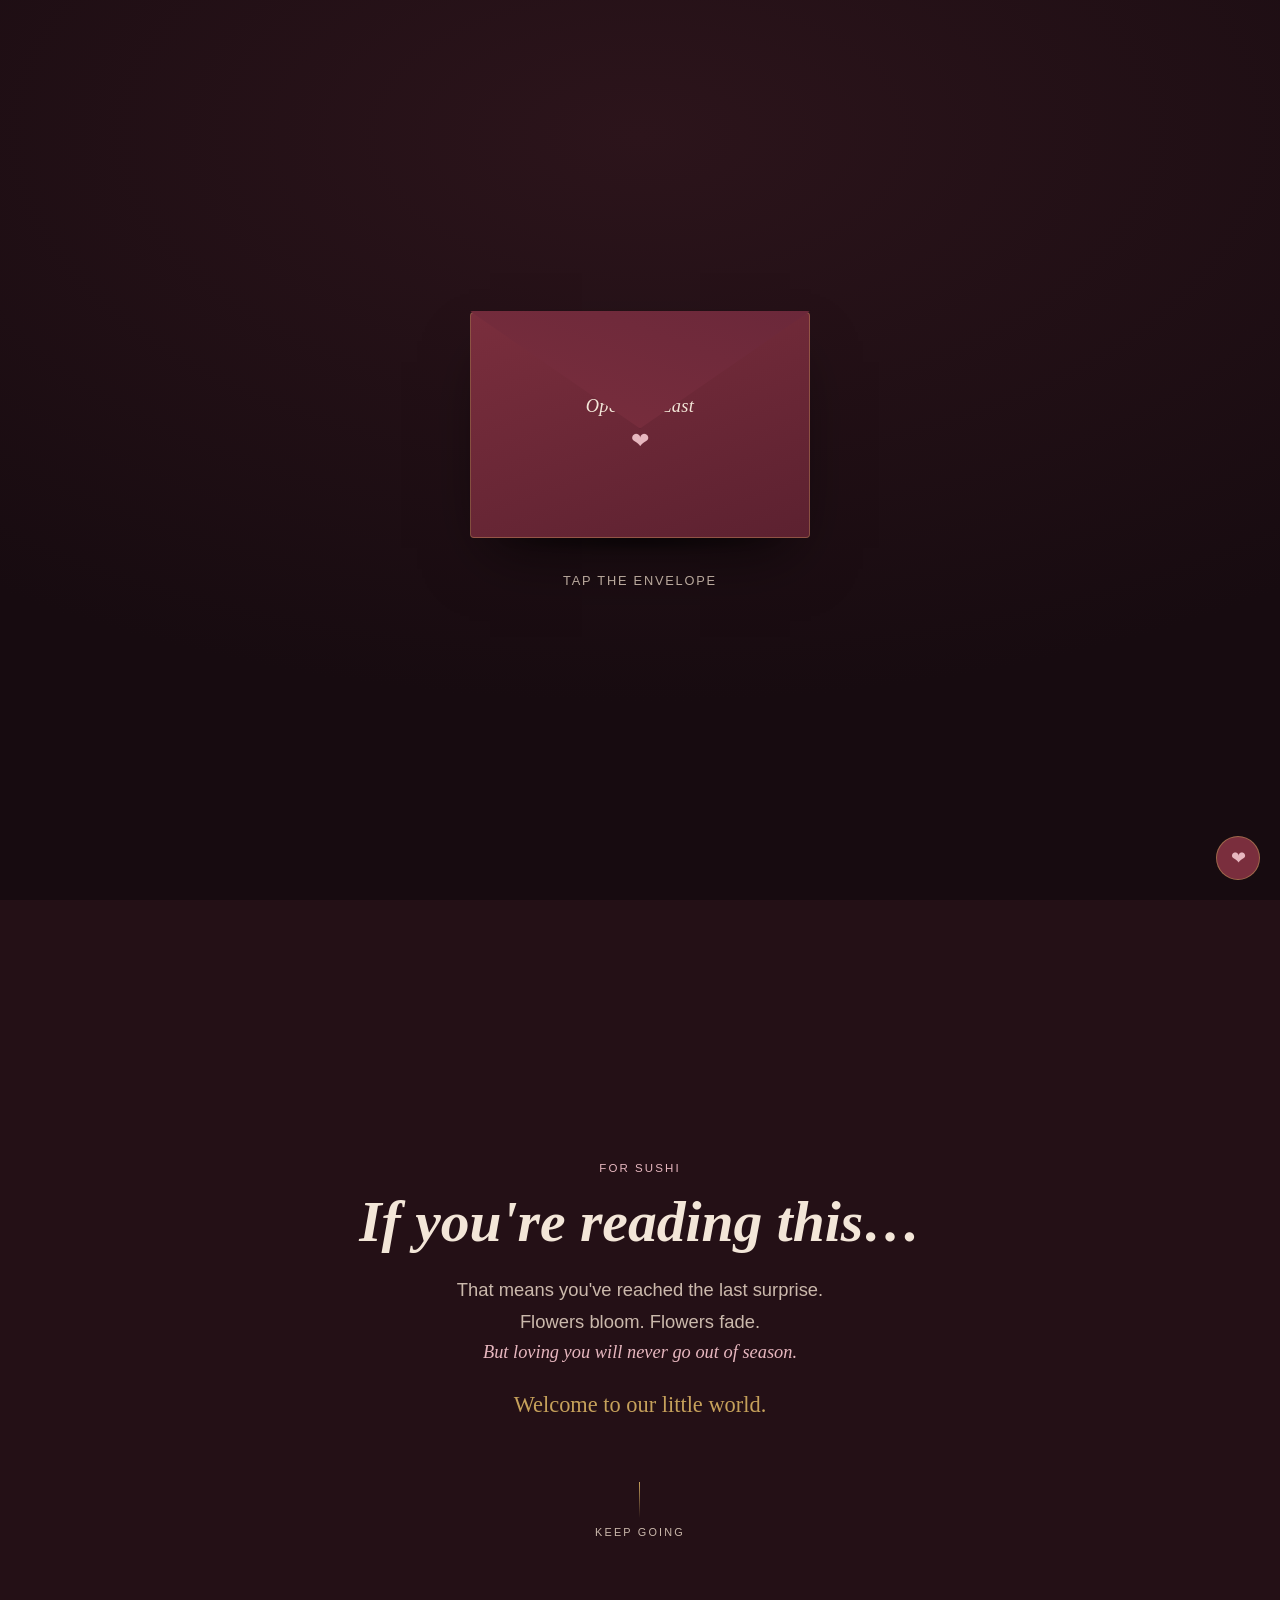
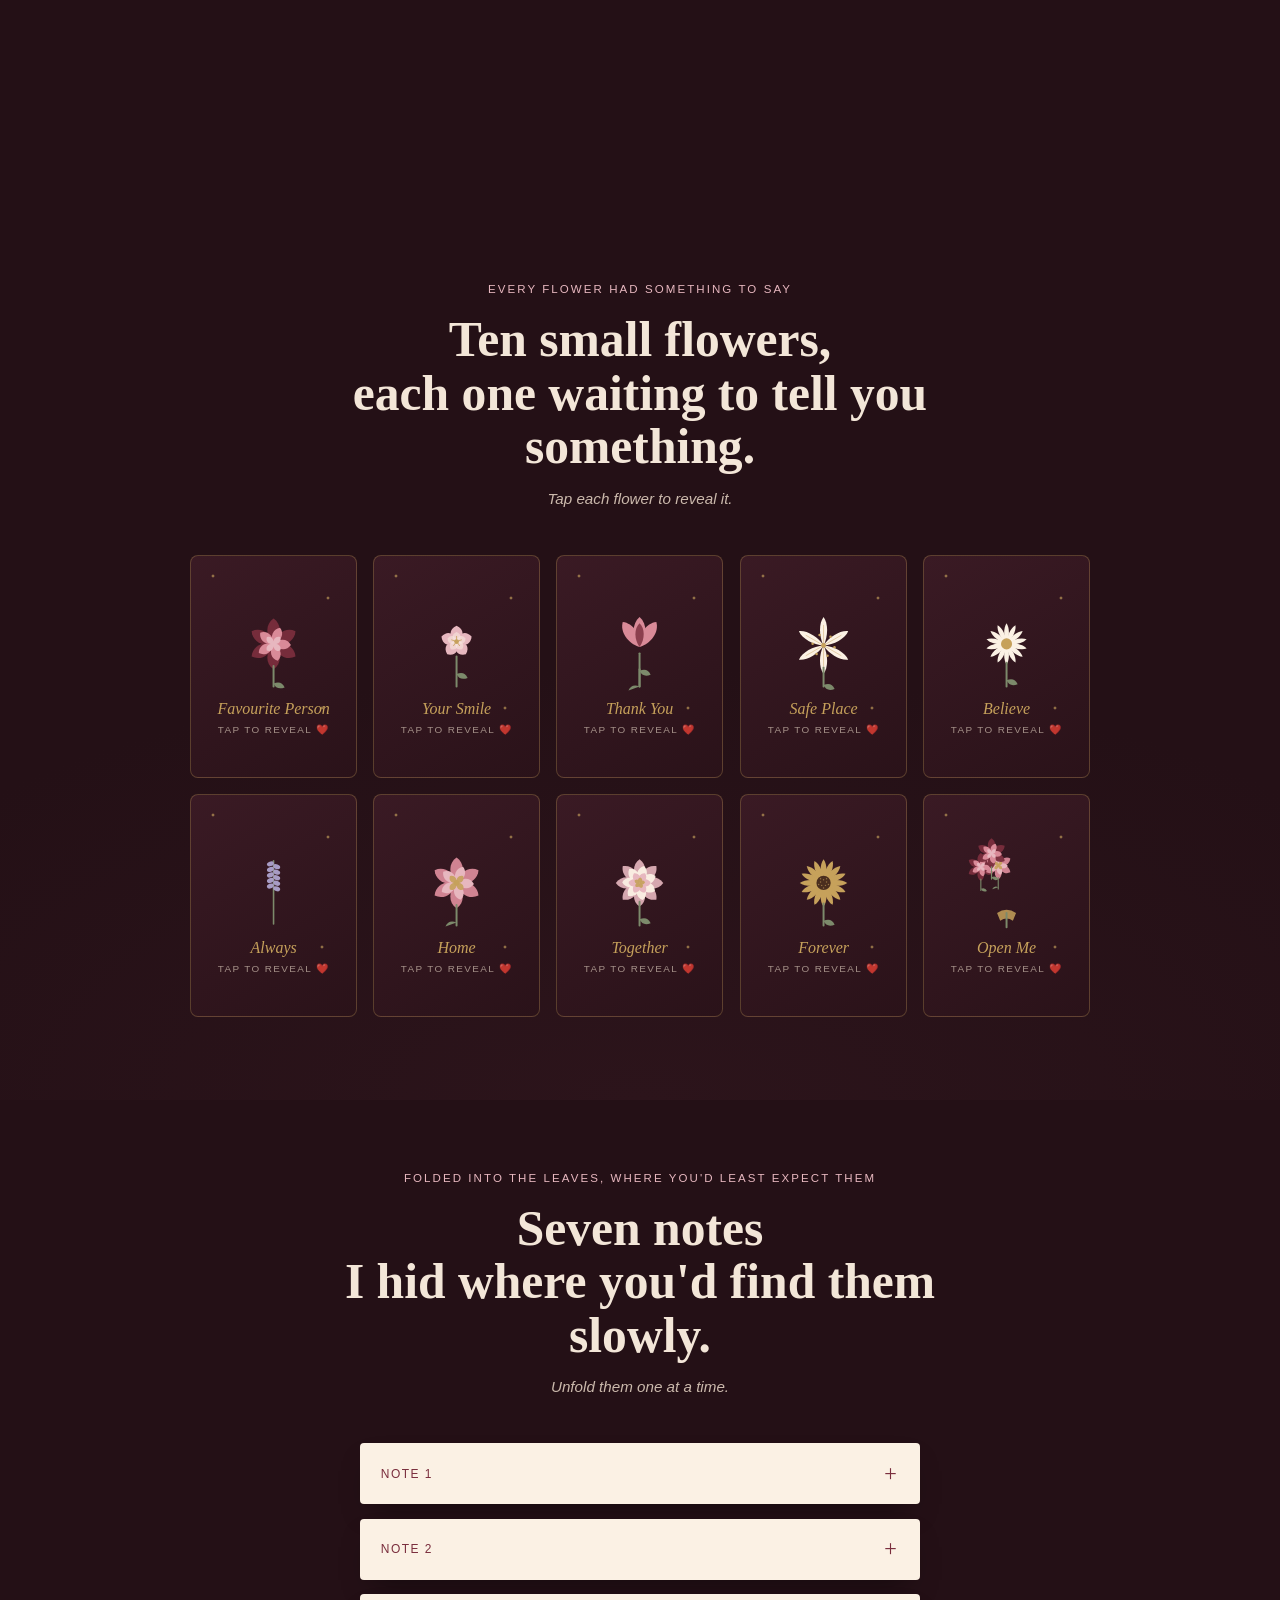
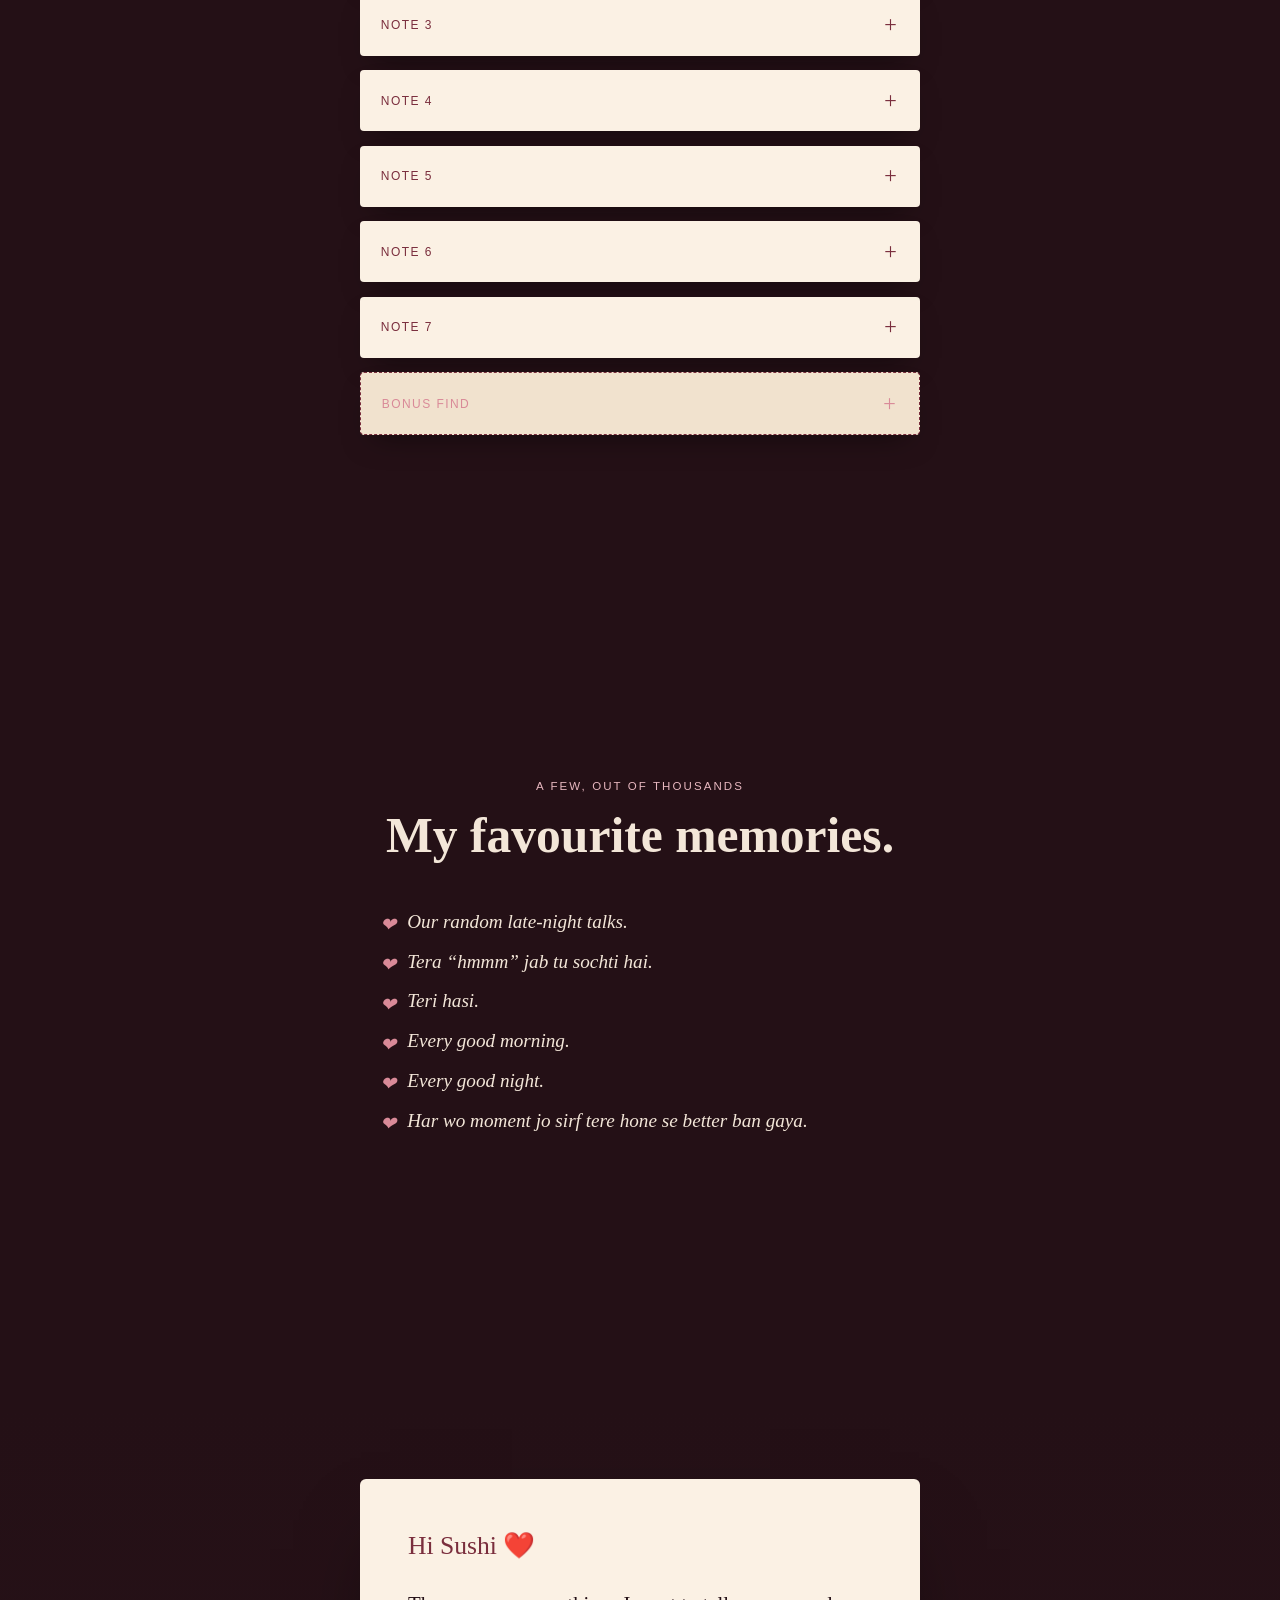
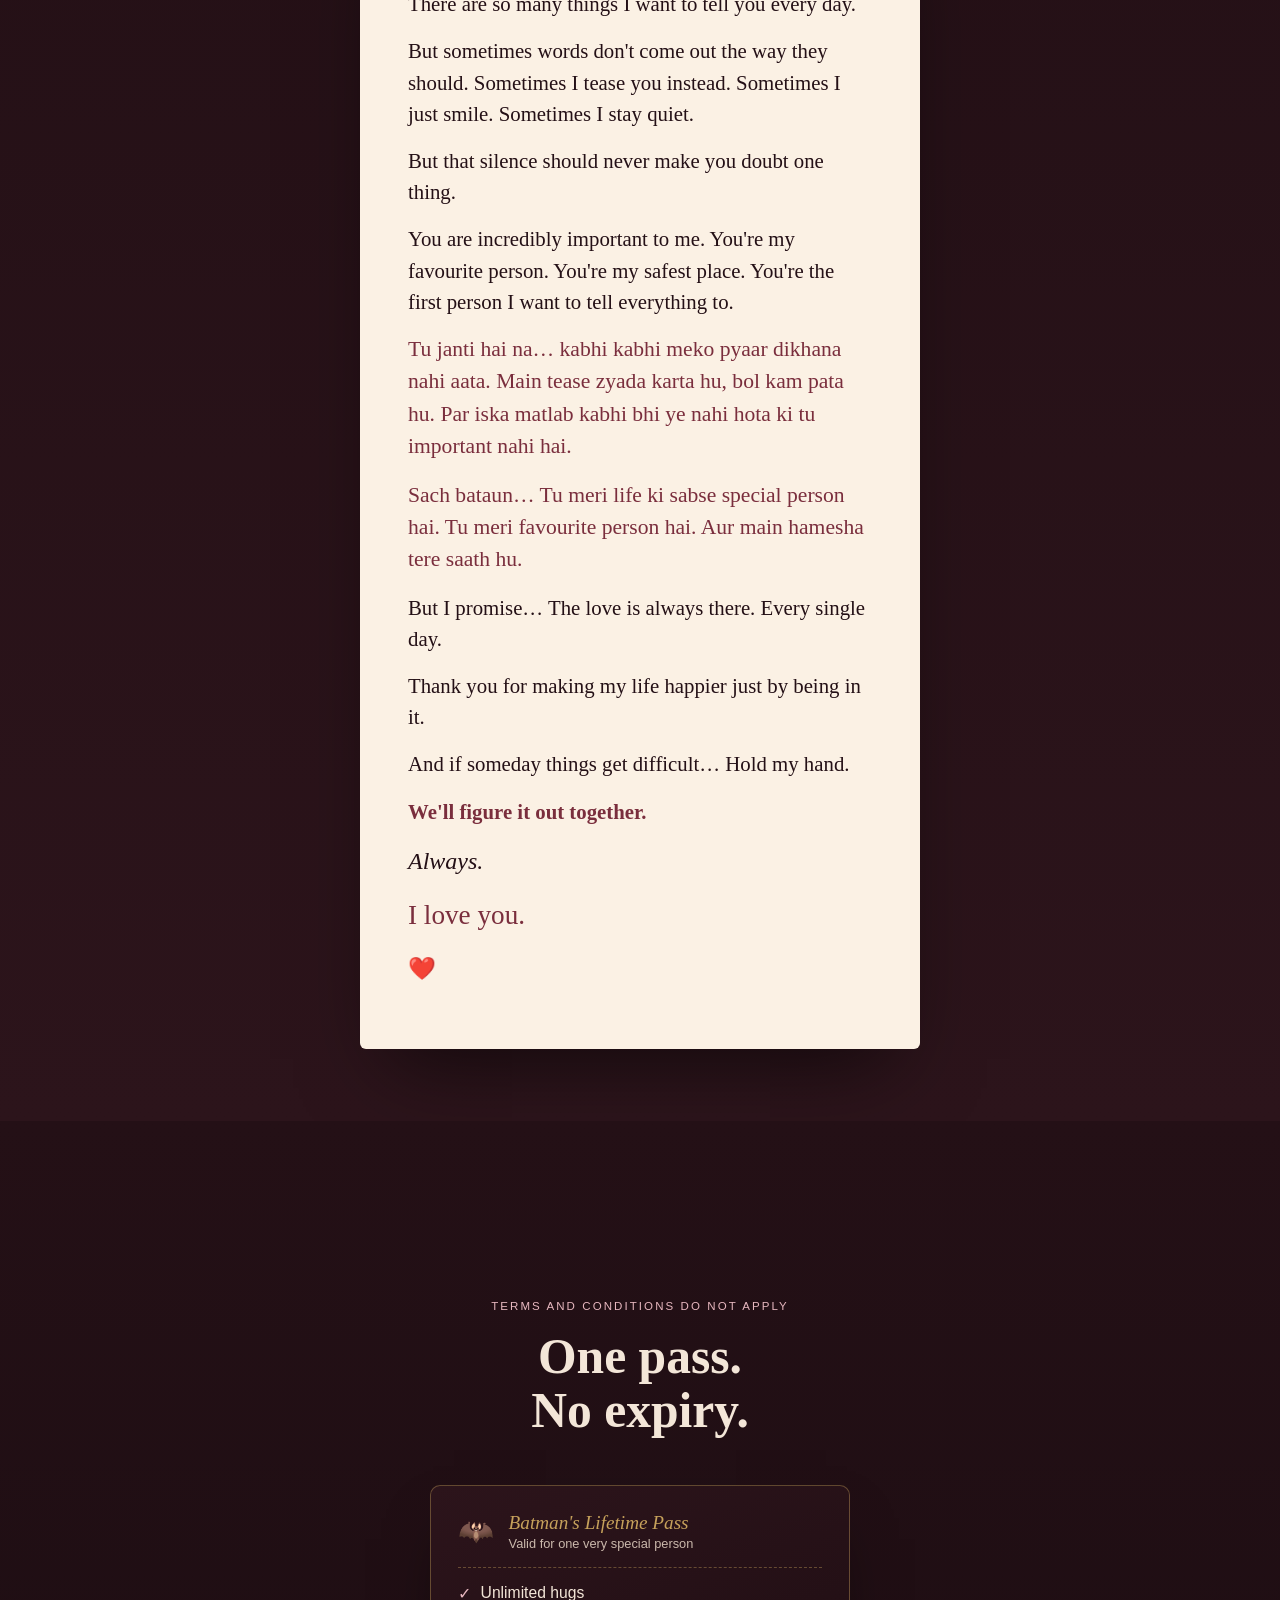
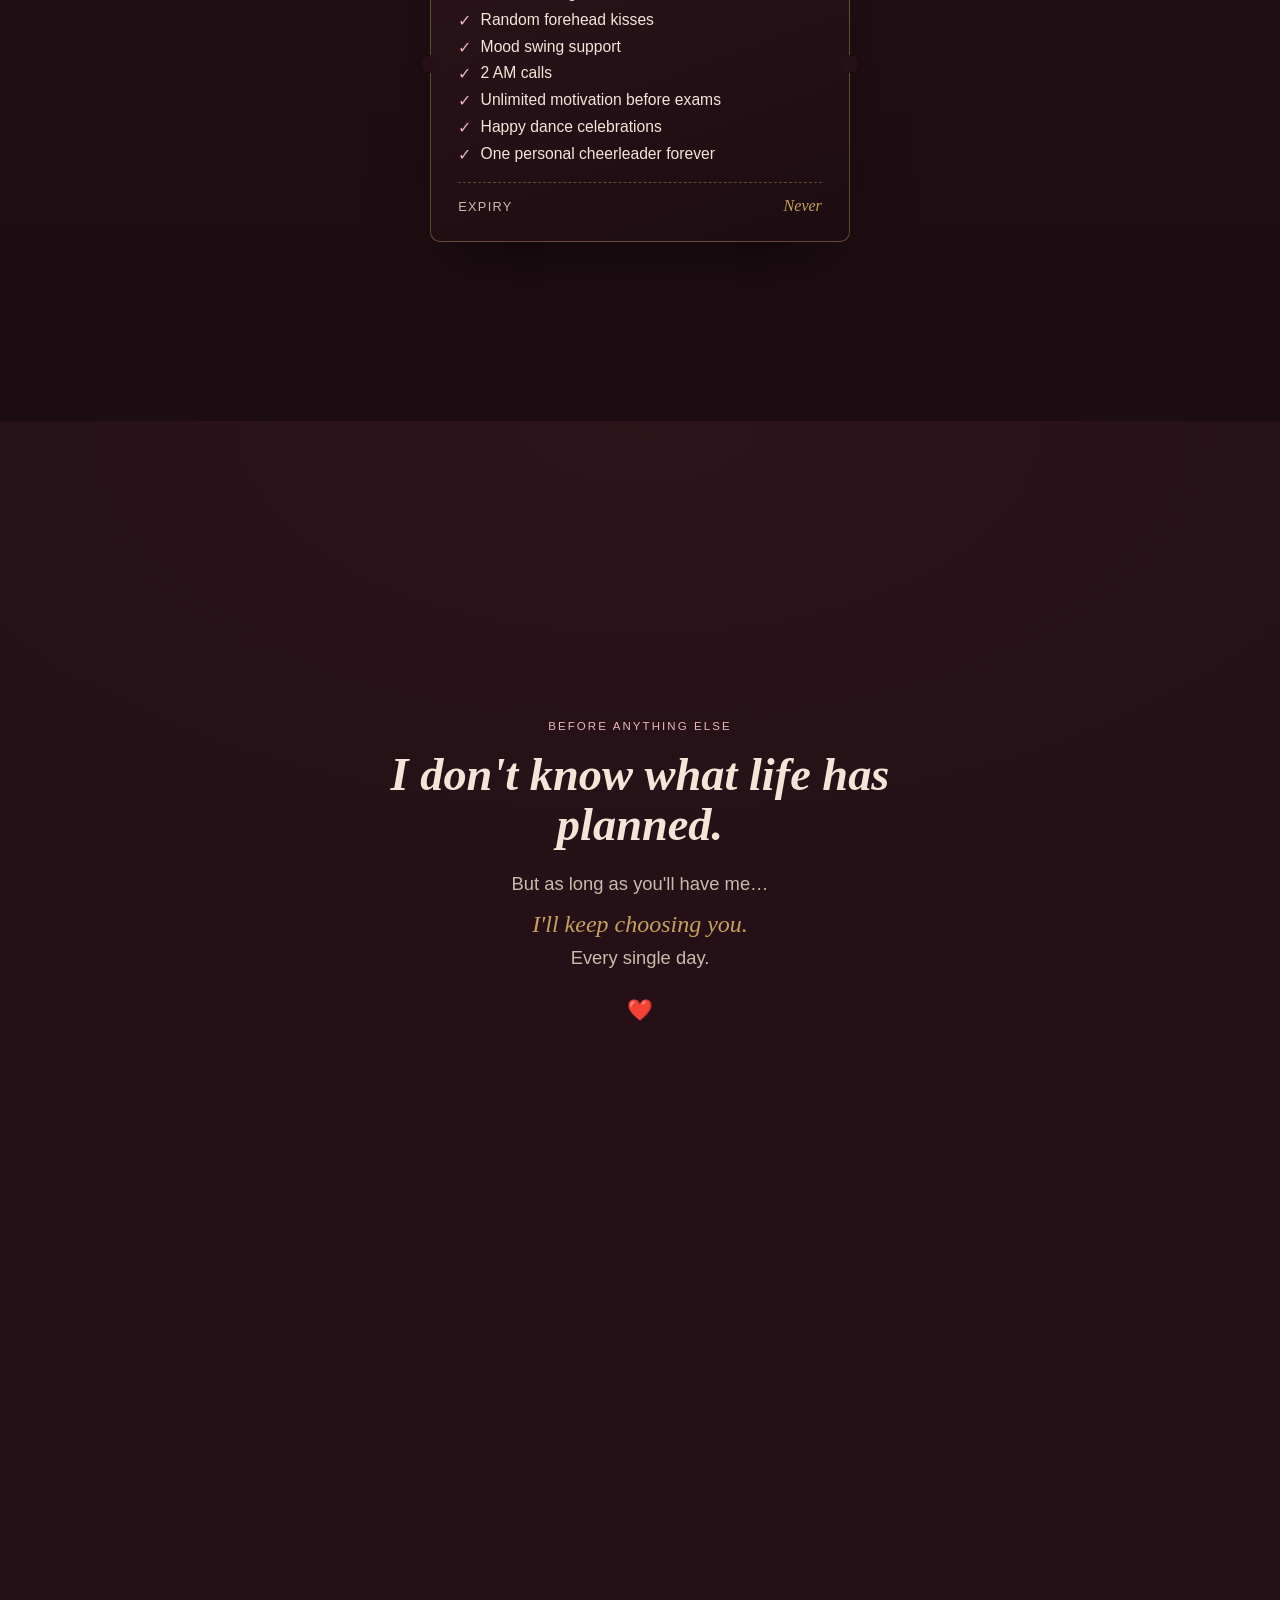
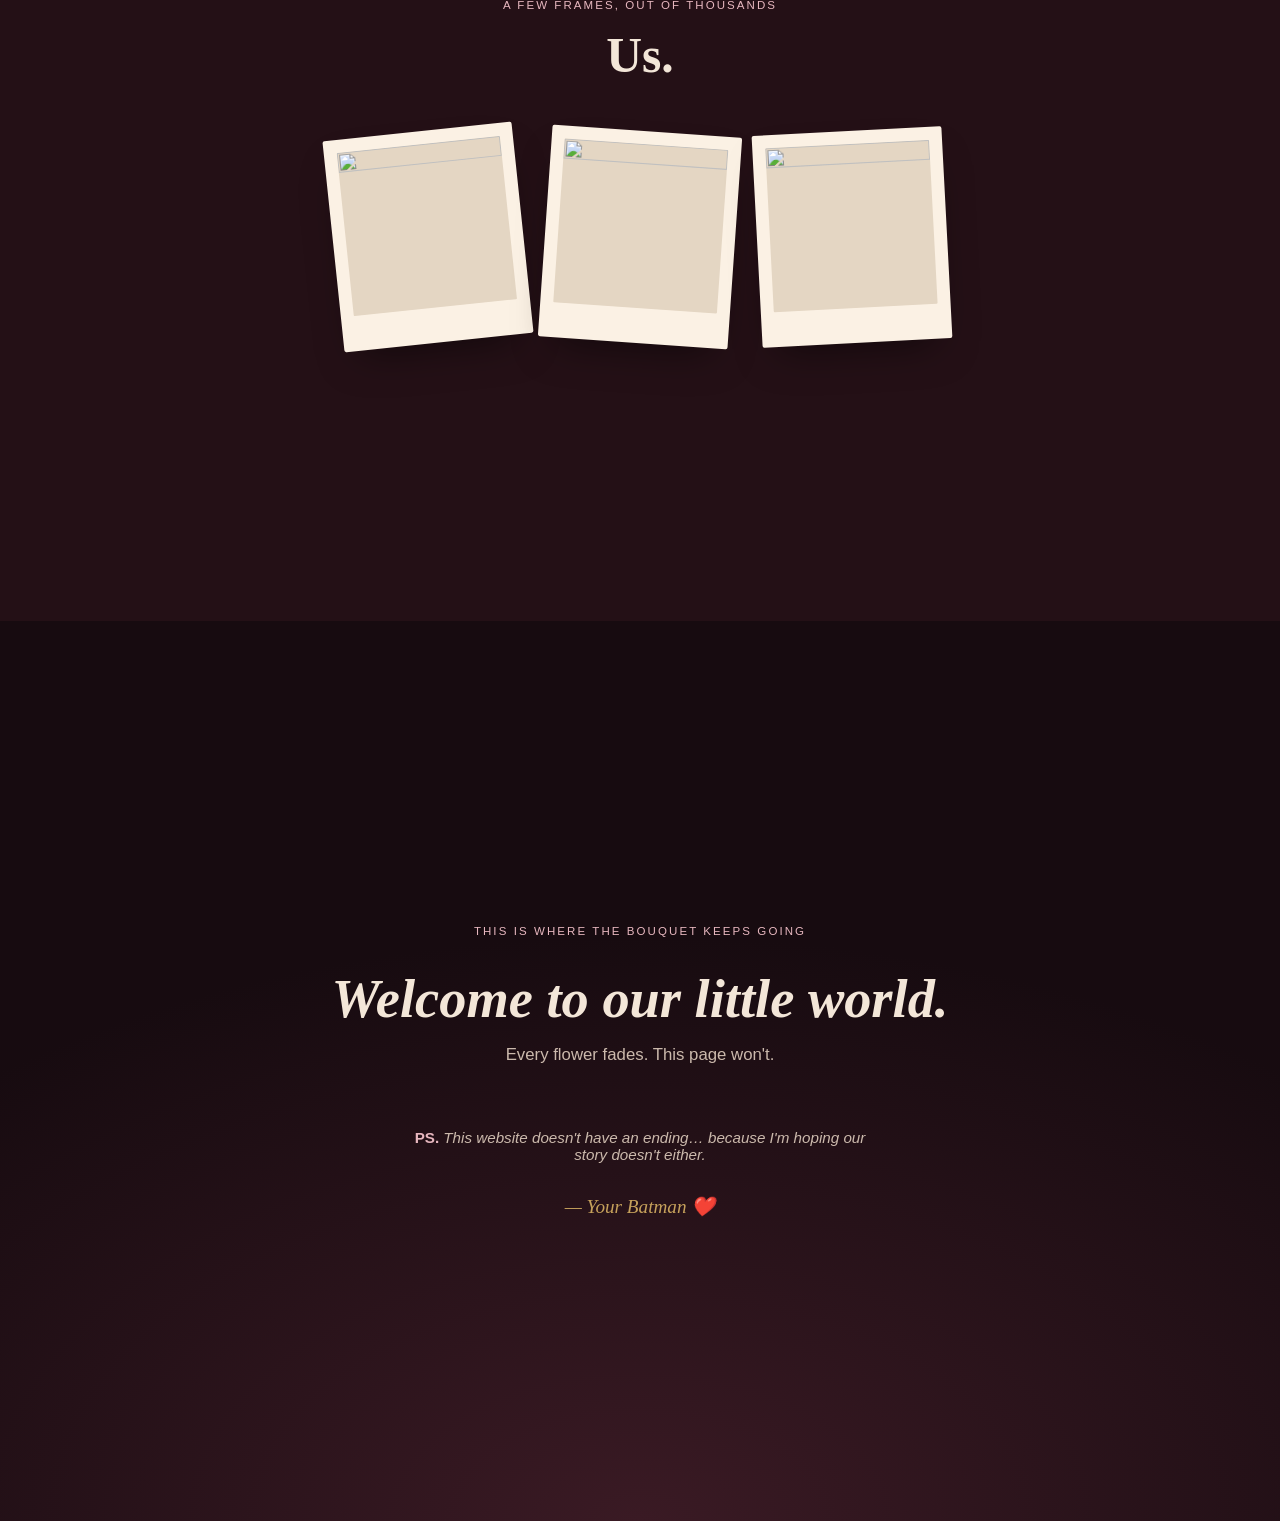
==== commit f0a3d831: "Add files via upload" ====
--- a/index.html
+++ b/index.html
@@ -154,9 +154,9 @@
   </div>
   <div class="polaroid-row" id="polaroidRow">
     <!-- Replace these placeholder blocks with real <img> tags — see README -->
-    <div class="polaroid" style="--r:-6deg"><div class="polaroid-photo placeholder">add photo 1</div></div>
-    <div class="polaroid" style="--r:4deg"><div class="polaroid-photo placeholder">add photo 2</div></div>
-    <div class="polaroid" style="--r:-3deg"><div class="polaroid-photo placeholder">add photo 3</div></div>
+    <div class="polaroid" style="--r:-6deg"><img class="polaroid-photo" src="image1.jpg" alt=""></div>
+    <div class="polaroid" style="--r:4deg"><img class="polaroid-photo" src="image2.jpg" alt=""></div>
+    <div class="polaroid" style="--r:-3deg"><img class="polaroid-photo" src="image3.jpg" alt=""></div>
   </div>
 </section>
 
@@ -181,6 +181,8 @@
   </div>
 </div>
 
+<audio id="bgMusic" src="perfect.mp3" loop preload="auto"></audio>
+
 <script src="script.js"></script>
 </body>
 </html>
